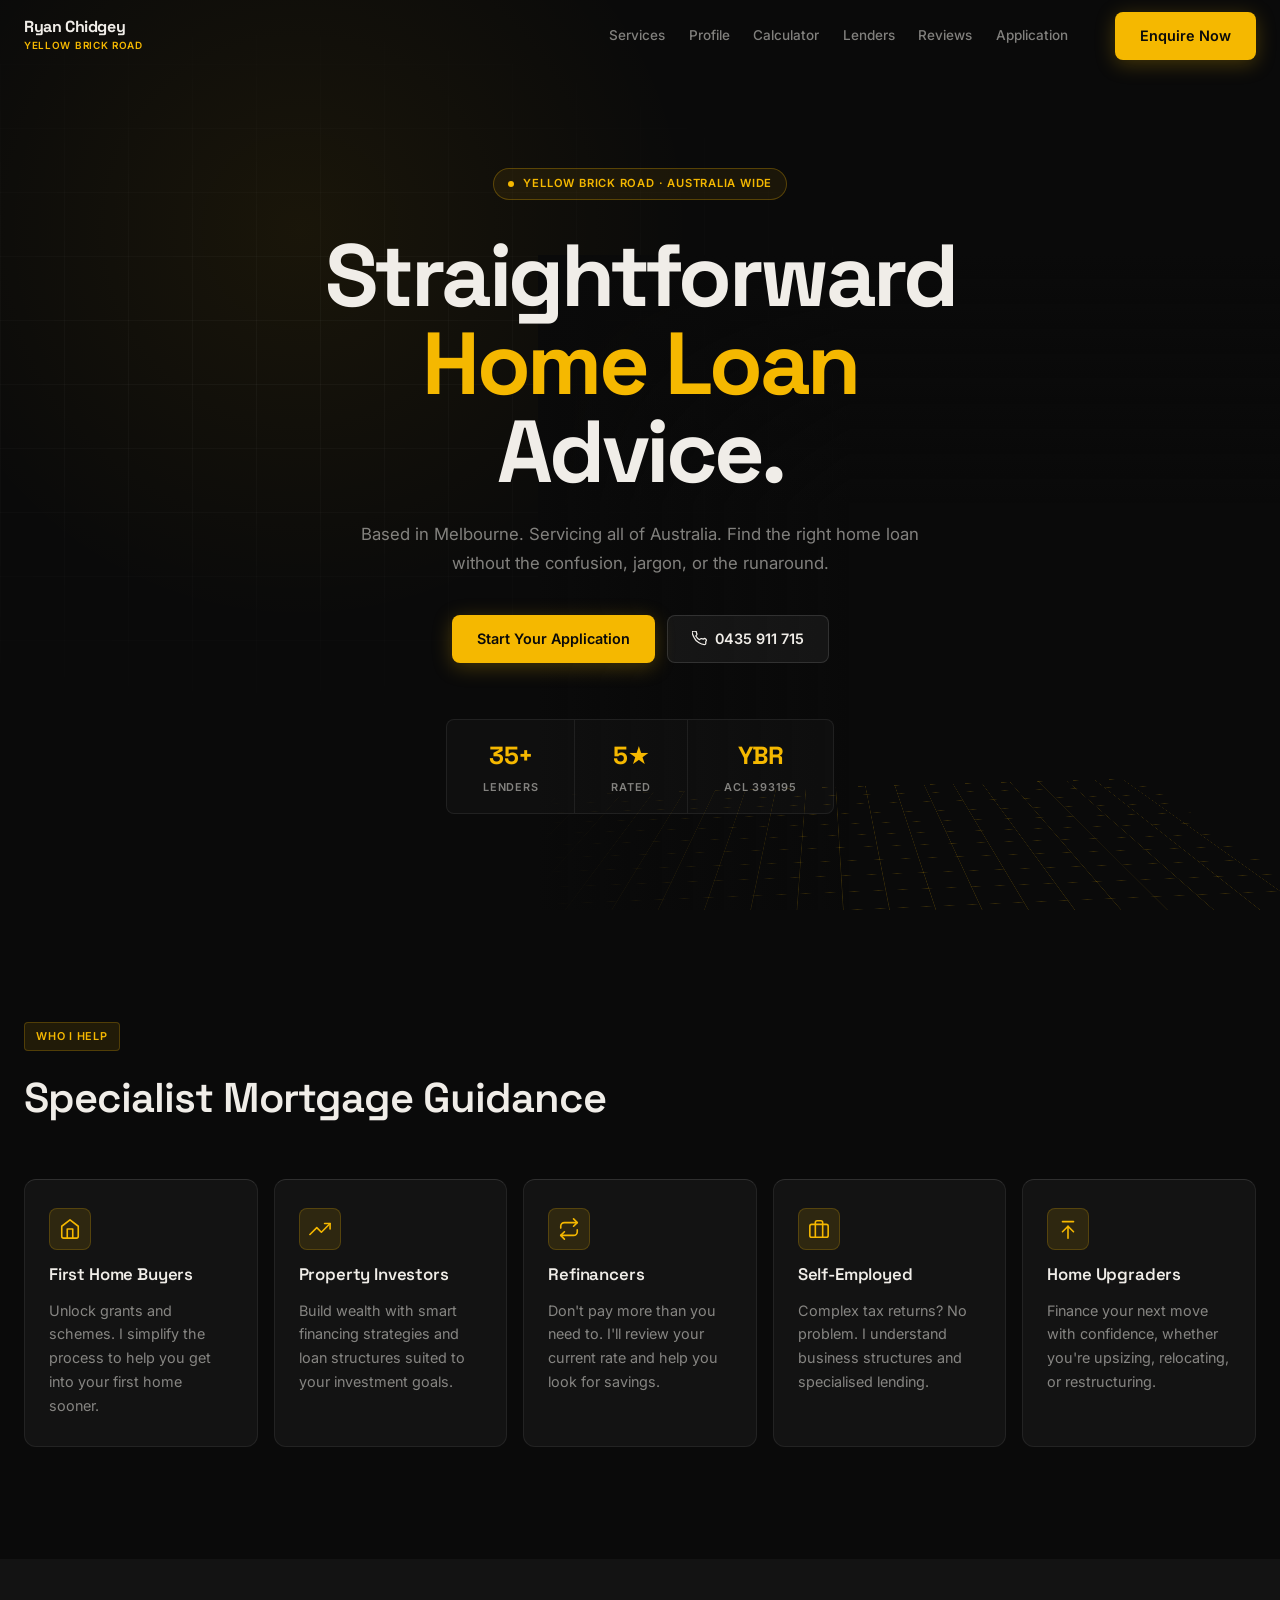
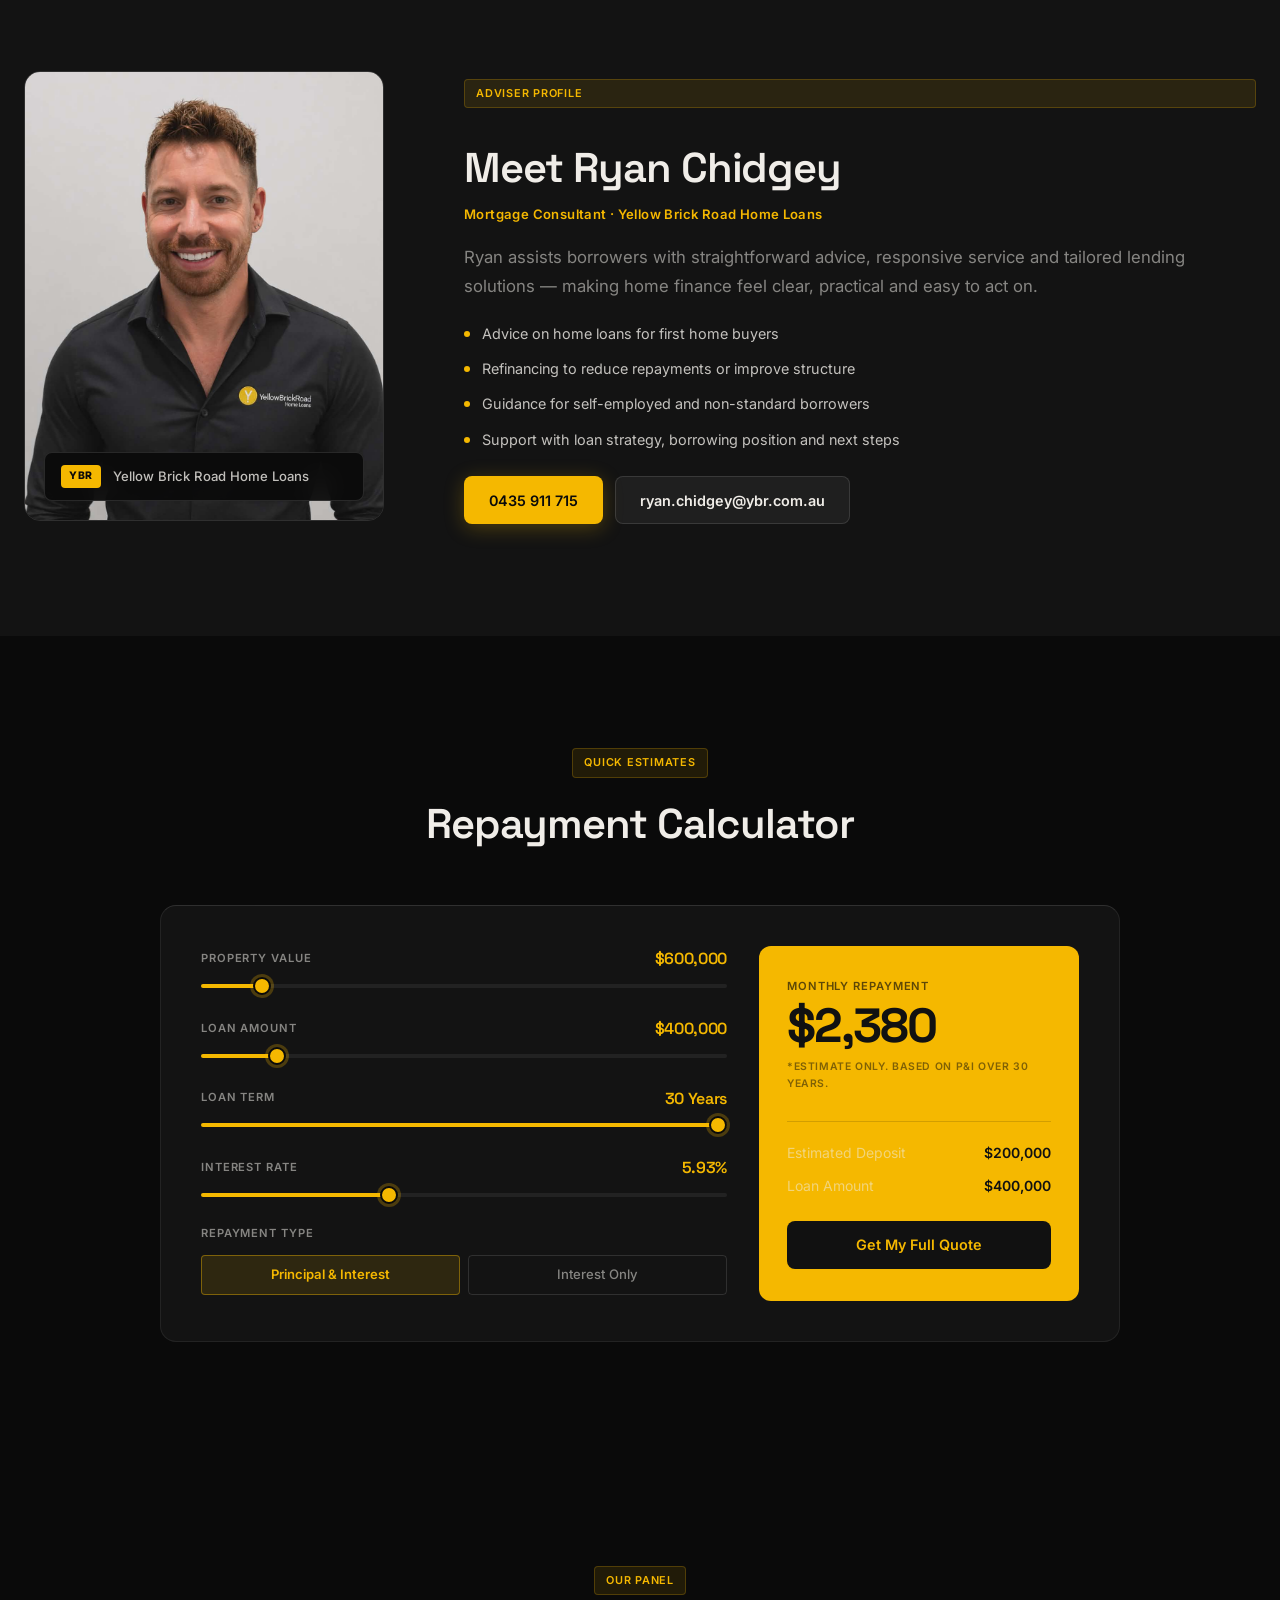
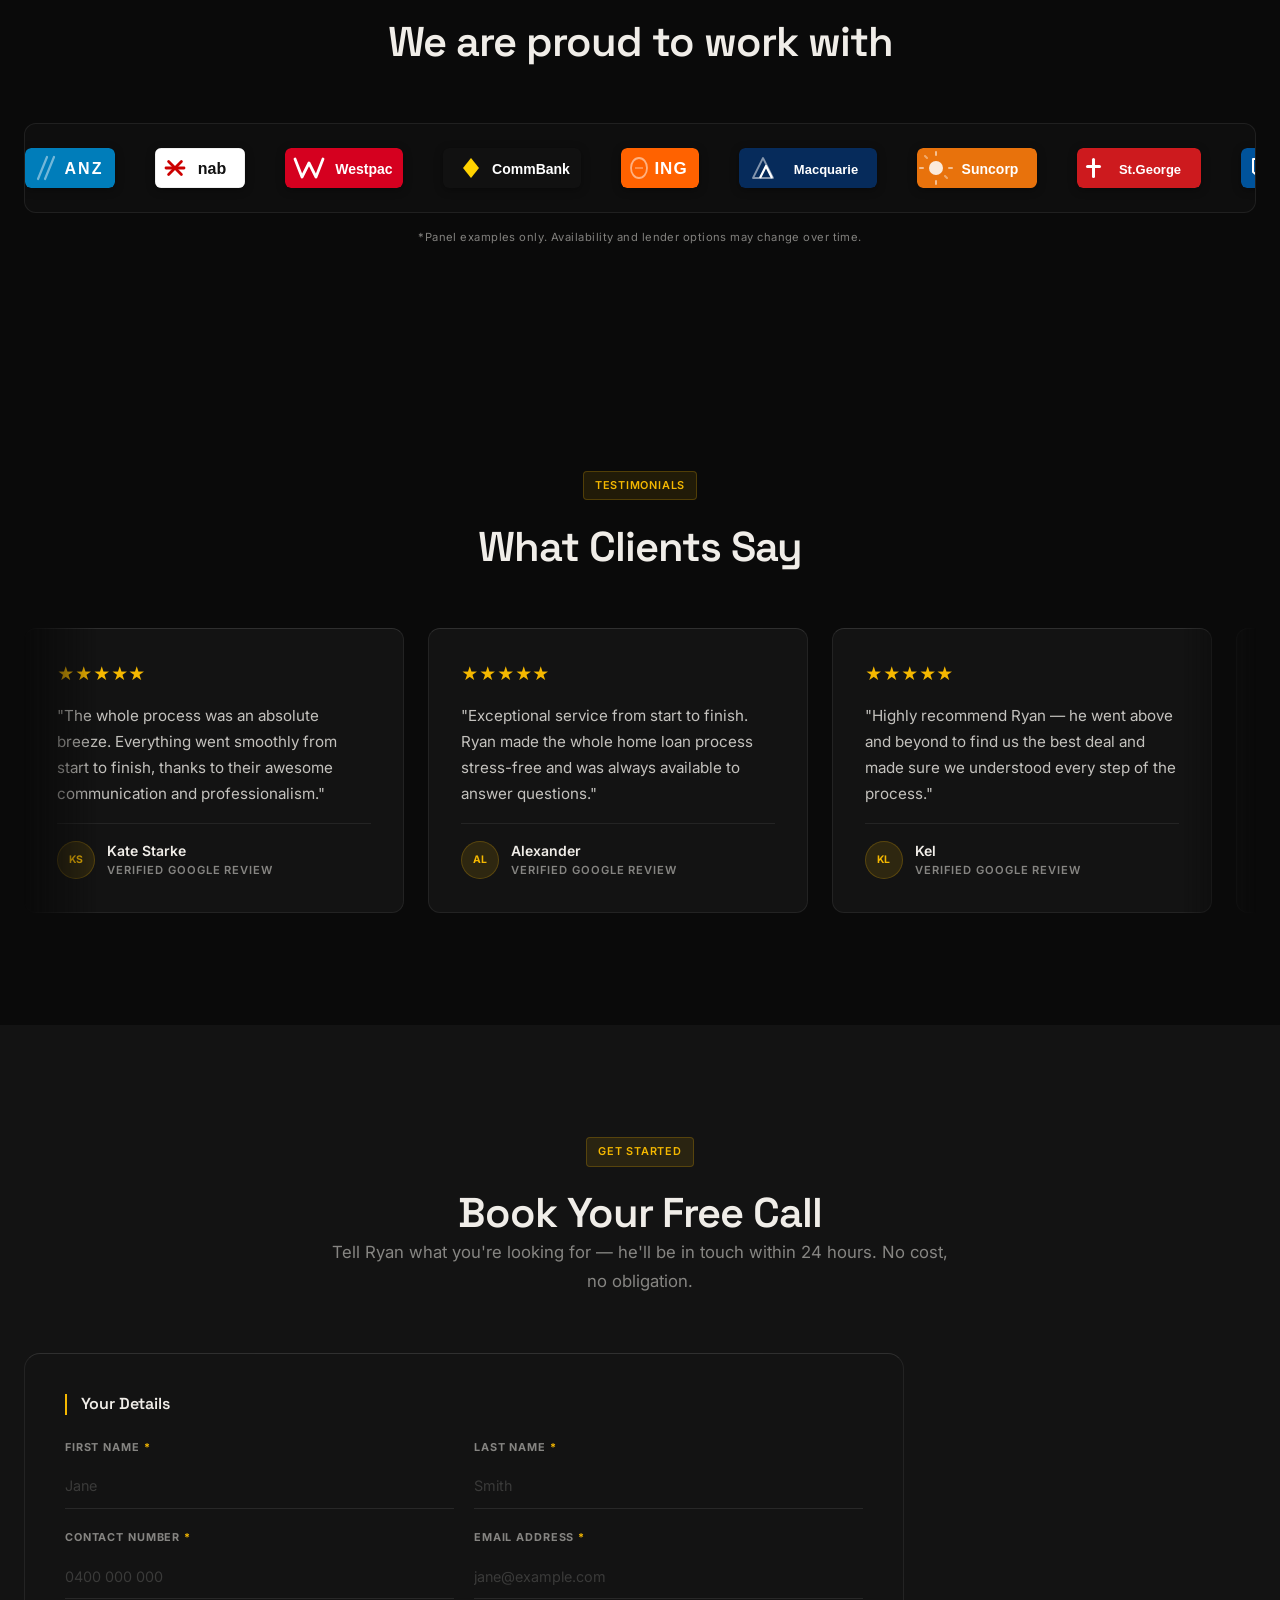
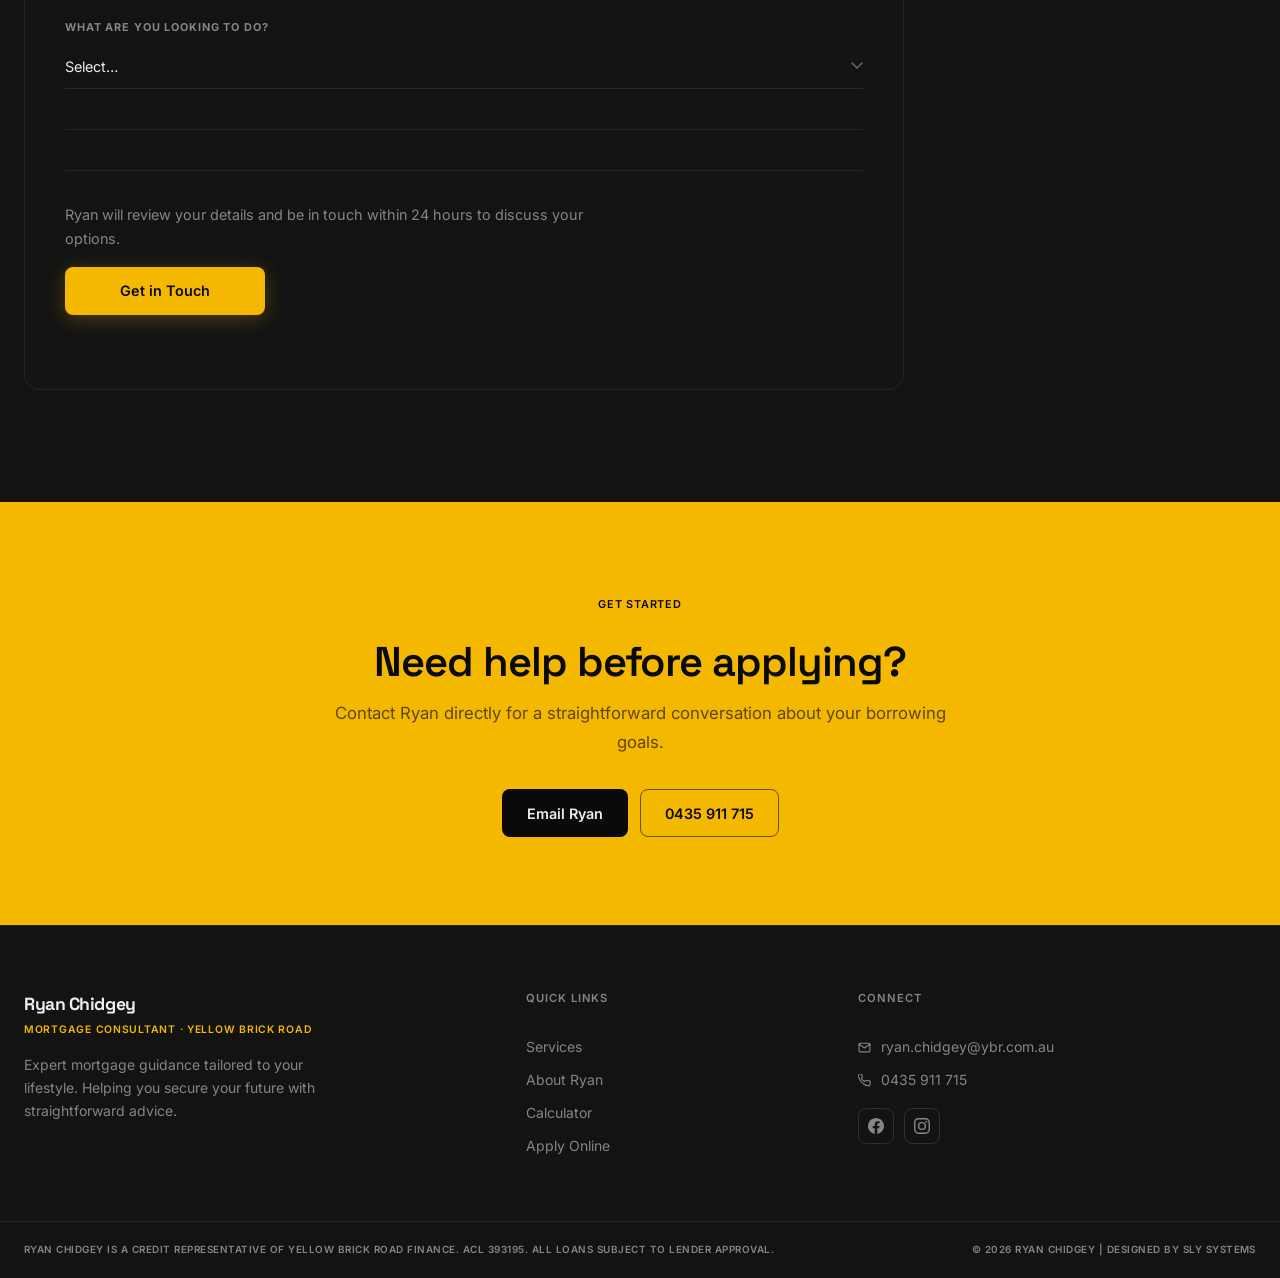
==== index.html @ 253e7294 "Ryan Chidgey mortgage site — initial commit" ====
<!DOCTYPE html>
<html lang="en">
<head>
  <meta charset="UTF-8" />
  <meta name="viewport" content="width=device-width, initial-scale=1.0" />
  <title>Ryan Chidgey | Mortgage Consultant · Yellow Brick Road</title>
  <meta name="description" content="Expert home loan advice in South Morang. Helping Australians find the right home loan without the confusion, jargon, or the runaround." />
  <meta name="theme-color" content="#F5B800" />

  <link rel="preconnect" href="https://fonts.googleapis.com" />
  <link rel="preconnect" href="https://fonts.gstatic.com" crossorigin />
  <link href="https://fonts.googleapis.com/css2?family=Space+Grotesk:wght@300;400;500;600;700&family=Inter:wght@300;400;500;600&display=swap" rel="stylesheet" />
  <link rel="stylesheet" href="style.css" />
</head>
<body>

  <!-- ═══════════════════════ NAV ═══════════════════════ -->
  <header class="site-header" id="siteHeader">
    <nav class="nav-inner container-wide">

      <a href="#top" class="brand">
        <span class="brand-name">Ryan Chidgey</span>
        <span class="brand-sub">Yellow Brick Road</span>
      </a>

      <div class="desktop-nav">
        <a href="#services"     class="nav-link">Services</a>
        <a href="#profile"      class="nav-link">Profile</a>
        <a href="#calculator"   class="nav-link">Calculator</a>
        <a href="#lenders"      class="nav-link">Lenders</a>
        <a href="#reviews"      class="nav-link">Reviews</a>
        <a href="#application"  class="nav-link">Application</a>
      </div>

      <div class="nav-end">
        <a href="#contact" class="btn-cta">Enquire Now</a>
        <button class="menu-toggle" id="menuToggle" aria-label="Toggle menu" aria-expanded="false">
          <span></span><span></span><span></span>
        </button>
      </div>
    </nav>

    <div class="mobile-nav" id="mobileNav">
      <a href="#services">Services</a>
      <a href="#profile">Profile</a>
      <a href="#calculator">Calculator</a>
      <a href="#lenders">Lenders</a>
      <a href="#reviews">Reviews</a>
      <a href="#application">Application</a>
      <a href="#contact" class="mobile-cta">Enquire Now</a>
    </div>
  </header>

  <main>

    <!-- ═══════════════════════ HERO ═══════════════════════ -->
    <section class="hero" id="top">
      <div class="hero-glow" aria-hidden="true"></div>
      <div class="hero-grid-lines" aria-hidden="true"></div>
      <div class="hero-grid-3d" aria-hidden="true"><div class="hg3d-plane"></div></div>

      <div class="container hero-content">
        <div class="hero-badge reveal">
          <span class="badge-dot" aria-hidden="true"></span>
          Yellow Brick Road · Australia Wide
        </div>

        <h1 class="display-xl reveal reveal-d1">
          Straightforward<br/>
          <span class="text-yellow">Home Loan</span><br/>
          Advice.
        </h1>

        <p class="body-lg text-muted hero-sub reveal reveal-d2">
          Based in Melbourne. Servicing all of Australia. Find the right home loan without the confusion, jargon, or the runaround.
        </p>

        <div class="hero-actions reveal reveal-d3">
          <a href="#application" class="btn-primary">Start Your Application</a>
          <a href="tel:0435911715" class="btn-secondary btn-phone">
            <svg width="15" height="15" viewBox="0 0 24 24" fill="none" stroke="currentColor" stroke-width="2" stroke-linecap="round" stroke-linejoin="round" aria-hidden="true"><path d="M22 16.92v3a2 2 0 01-2.18 2 19.79 19.79 0 01-8.63-3.07A19.5 19.5 0 013.07 9.81 19.79 19.79 0 01.02 1.18 2 2 0 012 .02h3a2 2 0 012 1.72c.127.96.361 1.903.7 2.81a2 2 0 01-.45 2.11L6.09 7.91a16 16 0 006 6l1.27-1.27a2 2 0 012.11-.45c.907.339 1.85.573 2.81.7A2 2 0 0122 16.92z"/></svg>
            0435 911 715
          </a>
        </div>

        <div class="hero-stats reveal reveal-d4">
          <div class="hstat">
            <span class="hstat-num">35+</span>
            <span class="hstat-label">Lenders</span>
          </div>
          <div class="hstat-div"></div>
          <div class="hstat">
            <span class="hstat-num">5★</span>
            <span class="hstat-label">Rated</span>
          </div>
          <div class="hstat-div"></div>
          <div class="hstat">
            <span class="hstat-num">YBR</span>
            <span class="hstat-label">ACL 393195</span>
          </div>
        </div>
      </div>
    </section>

    <!-- ═══════════════════════ SERVICES ═══════════════════════ -->
    <section class="section" id="services">
      <div class="container-wide">
        <div class="section-head">
          <span class="label-chip reveal">Who I Help</span>
          <h2 class="headline-lg reveal reveal-d1">Specialist Mortgage Guidance</h2>
        </div>

        <div class="services-grid">

          <div class="service-card reveal" style="--d:0ms">
            <div class="sc-icon" aria-hidden="true">
              <svg width="22" height="22" viewBox="0 0 24 24" fill="none" stroke="currentColor" stroke-width="1.75" stroke-linecap="round" stroke-linejoin="round"><path d="M3 9l9-7 9 7v11a2 2 0 01-2 2H5a2 2 0 01-2-2z"/><polyline points="9 22 9 12 15 12 15 22"/></svg>
            </div>
            <h3 class="headline-sm">First Home Buyers</h3>
            <p class="body-md text-muted">Unlock grants and schemes. I simplify the process to help you get into your first home sooner.</p>
          </div>

          <div class="service-card reveal" style="--d:70ms">
            <div class="sc-icon" aria-hidden="true">
              <svg width="22" height="22" viewBox="0 0 24 24" fill="none" stroke="currentColor" stroke-width="1.75" stroke-linecap="round" stroke-linejoin="round"><polyline points="23 6 13.5 15.5 8.5 10.5 1 18"/><polyline points="17 6 23 6 23 12"/></svg>
            </div>
            <h3 class="headline-sm">Property Investors</h3>
            <p class="body-md text-muted">Build wealth with smart financing strategies and loan structures suited to your investment goals.</p>
          </div>

          <div class="service-card reveal" style="--d:140ms">
            <div class="sc-icon" aria-hidden="true">
              <svg width="22" height="22" viewBox="0 0 24 24" fill="none" stroke="currentColor" stroke-width="1.75" stroke-linecap="round" stroke-linejoin="round"><polyline points="17 1 21 5 17 9"/><path d="M3 11V9a4 4 0 014-4h14"/><polyline points="7 23 3 19 7 15"/><path d="M21 13v2a4 4 0 01-4 4H3"/></svg>
            </div>
            <h3 class="headline-sm">Refinancers</h3>
            <p class="body-md text-muted">Don't pay more than you need to. I'll review your current rate and help you look for savings.</p>
          </div>

          <div class="service-card reveal" style="--d:210ms">
            <div class="sc-icon" aria-hidden="true">
              <svg width="22" height="22" viewBox="0 0 24 24" fill="none" stroke="currentColor" stroke-width="1.75" stroke-linecap="round" stroke-linejoin="round"><rect x="2" y="7" width="20" height="14" rx="2" ry="2"/><path d="M16 21V5a2 2 0 00-2-2h-4a2 2 0 00-2 2v16"/></svg>
            </div>
            <h3 class="headline-sm">Self-Employed</h3>
            <p class="body-md text-muted">Complex tax returns? No problem. I understand business structures and specialised lending.</p>
          </div>

          <div class="service-card reveal" style="--d:280ms">
            <div class="sc-icon" aria-hidden="true">
              <svg width="22" height="22" viewBox="0 0 24 24" fill="none" stroke="currentColor" stroke-width="1.75" stroke-linecap="round" stroke-linejoin="round"><polyline points="18 15 12 9 6 15"/><line x1="12" y1="22" x2="12" y2="9"/><path d="M6 4h12"/></svg>
            </div>
            <h3 class="headline-sm">Home Upgraders</h3>
            <p class="body-md text-muted">Finance your next move with confidence, whether you're upsizing, relocating, or restructuring.</p>
          </div>

        </div>
      </div>
    </section>

    <!-- ═══════════════════════ PROFILE ═══════════════════════ -->
    <section class="section section-surface" id="profile">
      <div class="container-wide profile-grid">

        <div class="profile-image-side reveal">
          <div class="profile-img-wrap">
            <img src="ryan-headshot.png" alt="Ryan Chidgey — Mortgage Consultant" class="profile-img-real" />
            <div class="profile-badge">
              <span class="badge-ybr">YBR</span>
              <span>Yellow Brick Road Home Loans</span>
            </div>
          </div>
        </div>

        <div class="profile-content reveal reveal-d1">
          <span class="label-chip">Adviser Profile</span>
          <h2 class="headline-lg">Meet Ryan Chidgey</h2>
          <p class="label-sub">Mortgage Consultant · Yellow Brick Road Home Loans</p>

          <p class="body-lg text-muted">
            Ryan assists borrowers with straightforward advice, responsive service and tailored
            lending solutions — making home finance feel clear, practical and easy to act on.
          </p>

          <div class="profile-services">
            <div class="ps-item">
              <span class="ps-dot" aria-hidden="true"></span>
              Advice on home loans for first home buyers
            </div>
            <div class="ps-item">
              <span class="ps-dot" aria-hidden="true"></span>
              Refinancing to reduce repayments or improve structure
            </div>
            <div class="ps-item">
              <span class="ps-dot" aria-hidden="true"></span>
              Guidance for self-employed and non-standard borrowers
            </div>
            <div class="ps-item">
              <span class="ps-dot" aria-hidden="true"></span>
              Support with loan strategy, borrowing position and next steps
            </div>
          </div>

          <div class="profile-contact">
            <a href="tel:0435911715" class="btn-primary">0435 911 715</a>
            <a href="mailto:ryan.chidgey@ybr.com.au?subject=Home%20Loan%20Enquiry" class="btn-secondary">ryan.chidgey@ybr.com.au</a>
          </div>
        </div>

      </div>
    </section>

    <!-- ═══════════════════════ CALCULATOR ═══════════════════════ -->
    <section class="section" id="calculator">
      <div class="container-wide">
        <div class="section-head center-head">
          <span class="label-chip reveal">Quick Estimates</span>
          <h2 class="headline-lg reveal reveal-d1">Repayment Calculator</h2>
        </div>

        <div class="calc-shell reveal reveal-d2">

          <div class="calc-inputs">

            <div class="calc-field">
              <div class="calc-field-header">
                <label class="label-mono text-muted" for="propertyValue">Property Value</label>
                <span class="calc-val-display" id="propertyValueDisplay">$600,000</span>
              </div>
              <input type="range" id="propertyValue" min="100000" max="5000000" step="10000" value="600000" />
            </div>

            <div class="calc-field">
              <div class="calc-field-header">
                <label class="label-mono text-muted" for="loanAmount">Loan Amount</label>
                <span class="calc-val-display" id="loanAmountDisplay">$400,000</span>
              </div>
              <input type="range" id="loanAmount" min="5000" max="3000000" step="5000" value="400000" />
            </div>

            <div class="calc-field">
              <div class="calc-field-header">
                <label class="label-mono text-muted" for="loanTerm">Loan Term</label>
                <span class="calc-val-display" id="loanTermDisplay">30 Years</span>
              </div>
              <input type="range" id="loanTerm" min="1" max="30" step="1" value="30" />
            </div>

            <div class="calc-field">
              <div class="calc-field-header">
                <label class="label-mono text-muted" for="interestRate">Interest Rate</label>
                <span class="calc-val-display" id="interestRateDisplay">5.93%</span>
              </div>
              <input type="range" id="interestRate" min="1" max="15" step="0.01" value="5.93" />
            </div>

            <div class="calc-field">
              <label class="label-mono text-muted">Repayment Type</label>
              <div class="repay-toggle">
                <label class="repay-option">
                  <input type="radio" name="repaymentType" value="pi" checked />
                  <span>Principal &amp; Interest</span>
                </label>
                <label class="repay-option">
                  <input type="radio" name="repaymentType" value="io" />
                  <span>Interest Only</span>
                </label>
              </div>
            </div>

          </div>

          <div class="calc-output">
            <div class="calc-result-card">
              <p class="label-mono text-muted">Monthly Repayment</p>
              <div class="calc-amount" id="calcMonthly">$2,333</div>
              <p class="calc-note">*ESTIMATE ONLY. BASED ON P&amp;I OVER 30 YEARS.</p>

              <div class="calc-breakdown">
                <div class="cb-row">
                  <span class="text-muted">Estimated Deposit</span>
                  <span id="calcDeposit">$200,000</span>
                </div>
                <div class="cb-row">
                  <span class="text-muted">Loan Amount</span>
                  <span id="calcLoanDisplay">$400,000</span>
                </div>
              </div>

              <a href="#application" class="btn-primary btn-full">Get My Full Quote</a>
            </div>
          </div>

        </div>
      </div>
    </section>

    <!-- ═══════════════════════ LENDERS ═══════════════════════ -->
    <section class="section" id="lenders">
      <div class="container-wide">
        <div class="section-head center-head">
          <span class="label-chip reveal">Our Panel</span>
          <h2 class="headline-lg reveal reveal-d1">We are proud to work with</h2>
        </div>

        <div class="lenders-wrap reveal reveal-d2" aria-label="Lender panel">
          <div class="lenders-track">

            <!-- ANZ -->
            <div class="lender-logo"><svg xmlns="http://www.w3.org/2000/svg" viewBox="0 0 90 40" height="40" aria-label="ANZ"><rect width="90" height="40" rx="6" fill="#007DBA"/><line x1="13" y1="31" x2="22" y2="9" stroke="white" stroke-width="2.2" stroke-linecap="round" opacity="0.45"/><line x1="20" y1="31" x2="29" y2="9" stroke="white" stroke-width="2.2" stroke-linecap="round" opacity="0.45"/><text x="59" y="26" font-family="Arial,sans-serif" font-size="16" font-weight="800" fill="white" text-anchor="middle" letter-spacing="2">ANZ</text></svg></div>

            <!-- NAB -->
            <div class="lender-logo"><svg xmlns="http://www.w3.org/2000/svg" viewBox="0 0 90 40" height="40" aria-label="NAB"><rect width="90" height="40" rx="6" fill="white" stroke="#E0E0E0"/><g transform="translate(20,20)"><line x1="-9" y1="0" x2="9" y2="0" stroke="#CC0000" stroke-width="2.8" stroke-linecap="round"/><line x1="-6.4" y1="-6.4" x2="6.4" y2="6.4" stroke="#CC0000" stroke-width="2.8" stroke-linecap="round"/><line x1="-6.4" y1="6.4" x2="6.4" y2="-6.4" stroke="#CC0000" stroke-width="2.8" stroke-linecap="round"/></g><text x="57" y="26" font-family="Arial,sans-serif" font-size="16" font-weight="800" fill="#111" text-anchor="middle">nab</text></svg></div>

            <!-- Westpac -->
            <div class="lender-logo"><svg xmlns="http://www.w3.org/2000/svg" viewBox="0 0 118 40" height="40" aria-label="Westpac"><rect width="118" height="40" rx="6" fill="#D5001F"/><polyline points="10,11 17,29 24,15 31,29 38,11" fill="none" stroke="white" stroke-width="2.8" stroke-linejoin="round" stroke-linecap="round"/><text x="79" y="26" font-family="Arial,sans-serif" font-size="14" font-weight="700" fill="white" text-anchor="middle">Westpac</text></svg></div>

            <!-- CommBank -->
            <div class="lender-logo"><svg xmlns="http://www.w3.org/2000/svg" viewBox="0 0 138 40" height="40" aria-label="CommBank"><rect width="138" height="40" rx="6" fill="#111"/><path d="M20 20 L28 10 L36 20 L28 30 Z" fill="#FFD200"/><text x="88" y="26" font-family="Arial,sans-serif" font-size="14" font-weight="700" fill="white" text-anchor="middle">CommBank</text></svg></div>

            <!-- ING -->
            <div class="lender-logo"><svg xmlns="http://www.w3.org/2000/svg" viewBox="0 0 78 40" height="40" aria-label="ING"><rect width="78" height="40" rx="6" fill="#FF6200"/><ellipse cx="18" cy="20" rx="8" ry="10" fill="none" stroke="white" stroke-width="1.8" opacity="0.5"/><line x1="14" y1="20" x2="22" y2="20" stroke="white" stroke-width="1.5" opacity="0.4"/><text x="50" y="26" font-family="Arial,sans-serif" font-size="17" font-weight="800" fill="white" text-anchor="middle" letter-spacing="1">ING</text></svg></div>

            <!-- Macquarie -->
            <div class="lender-logo"><svg xmlns="http://www.w3.org/2000/svg" viewBox="0 0 138 40" height="40" aria-label="Macquarie"><rect width="138" height="40" rx="6" fill="#062B5B"/><path d="M14 30 L24 10 L34 30 Z" fill="none" stroke="white" stroke-width="1.8" stroke-linejoin="round" opacity="0.5"/><path d="M21 30 L27 18 L33 30" fill="none" stroke="white" stroke-width="2.2" stroke-linejoin="round"/><text x="87" y="26" font-family="Arial,sans-serif" font-size="13" font-weight="700" fill="white" text-anchor="middle">Macquarie</text></svg></div>

            <!-- Suncorp -->
            <div class="lender-logo"><svg xmlns="http://www.w3.org/2000/svg" viewBox="0 0 120 40" height="40" aria-label="Suncorp"><rect width="120" height="40" rx="6" fill="#E8720C"/><circle cx="19" cy="20" r="7" fill="white" opacity="0.85"/><line x1="19" y1="4" x2="19" y2="7" stroke="white" stroke-width="2" stroke-linecap="round" opacity="0.55"/><line x1="19" y1="33" x2="19" y2="36" stroke="white" stroke-width="2" stroke-linecap="round" opacity="0.55"/><line x1="3" y1="20" x2="6" y2="20" stroke="white" stroke-width="2" stroke-linecap="round" opacity="0.55"/><line x1="32" y1="20" x2="35" y2="20" stroke="white" stroke-width="2" stroke-linecap="round" opacity="0.55"/><line x1="8" y1="8" x2="10" y2="10" stroke="white" stroke-width="2" stroke-linecap="round" opacity="0.4"/><line x1="28" y1="28" x2="30" y2="30" stroke="white" stroke-width="2" stroke-linecap="round" opacity="0.4"/><text x="73" y="26" font-family="Arial,sans-serif" font-size="14" font-weight="700" fill="white" text-anchor="middle">Suncorp</text></svg></div>

            <!-- St.George -->
            <div class="lender-logo"><svg xmlns="http://www.w3.org/2000/svg" viewBox="0 0 124 40" height="40" aria-label="St.George"><rect width="124" height="40" rx="6" fill="#CD1A1E"/><rect x="15" y="10" width="3" height="20" rx="1.5" fill="white"/><rect x="9" y="17" width="15" height="3" rx="1.5" fill="white"/><text x="73" y="26" font-family="Arial,sans-serif" font-size="13" font-weight="700" fill="white" text-anchor="middle">St.George</text></svg></div>

            <!-- Liberty -->
            <div class="lender-logo"><svg xmlns="http://www.w3.org/2000/svg" viewBox="0 0 105 40" height="40" aria-label="Liberty Financial"><rect width="105" height="40" rx="6" fill="#00539B"/><path d="M18 11 L24 11 L24 24 Q18 29 18 29 Q12 24 12 24 L12 11 Z" fill="none" stroke="white" stroke-width="2" stroke-linejoin="round"/><text x="64" y="26" font-family="Arial,sans-serif" font-size="14" font-weight="700" fill="white" text-anchor="middle">Liberty</text></svg></div>

            <!-- La Trobe Financial -->
            <div class="lender-logo"><svg xmlns="http://www.w3.org/2000/svg" viewBox="0 0 155 40" height="40" aria-label="La Trobe Financial"><rect width="155" height="40" rx="6" fill="#5C2D82"/><text x="17" y="28" font-family="Arial Black,sans-serif" font-size="22" font-weight="900" fill="white" opacity="0.35">L</text><text x="85" y="26" font-family="Arial,sans-serif" font-size="12.5" font-weight="700" fill="white" text-anchor="middle">La Trobe Financial</text></svg></div>

            <!-- Pepper Money -->
            <div class="lender-logo"><svg xmlns="http://www.w3.org/2000/svg" viewBox="0 0 128 40" height="40" aria-label="Pepper Money"><rect width="128" height="40" rx="6" fill="white" stroke="#E0E0E0"/><text x="17" y="29" font-family="Arial Black,sans-serif" font-size="24" font-weight="900" fill="#00A14B">P</text><text x="73" y="26" font-family="Arial,sans-serif" font-size="13" font-weight="700" fill="#00A14B" text-anchor="middle">Pepper Money</text></svg></div>

            <!-- Bank of Sydney -->
            <div class="lender-logo"><svg xmlns="http://www.w3.org/2000/svg" viewBox="0 0 138 40" height="40" aria-label="Bank of Sydney"><rect width="138" height="40" rx="6" fill="#001D6C"/><rect x="11" y="11" width="22" height="18" rx="2" fill="none" stroke="white" stroke-width="1.8" opacity="0.45"/><line x1="11" y1="20" x2="33" y2="20" stroke="white" stroke-width="1.5" opacity="0.35"/><text x="87" y="26" font-family="Arial,sans-serif" font-size="12.5" font-weight="700" fill="white" text-anchor="middle">Bank of Sydney</text></svg></div>

            <!-- Brighten -->
            <div class="lender-logo"><svg xmlns="http://www.w3.org/2000/svg" viewBox="0 0 108 40" height="40" aria-label="Brighten"><rect width="108" height="40" rx="6" fill="#0080C6"/><path d="M20 13 L22 18 L28 20 L22 22 L20 27 L18 22 L12 20 L18 18 Z" fill="white" opacity="0.8"/><text x="66" y="26" font-family="Arial,sans-serif" font-size="14" font-weight="700" fill="white" text-anchor="middle">Brighten</text></svg></div>

            <!-- Banjo -->
            <div class="lender-logo"><svg xmlns="http://www.w3.org/2000/svg" viewBox="0 0 90 40" height="40" aria-label="Banjo"><rect width="90" height="40" rx="6" fill="#1D5FAF"/><circle cx="19" cy="22" r="8" fill="none" stroke="white" stroke-width="2" opacity="0.5"/><circle cx="19" cy="22" r="3" fill="white" opacity="0.7"/><line x1="25" y1="16" x2="19" y2="11" stroke="white" stroke-width="2" stroke-linecap="round" opacity="0.7"/><text x="57" y="26" font-family="Arial,sans-serif" font-size="15" font-weight="700" fill="white" text-anchor="middle">Banjo</text></svg></div>

            <!-- RedZed -->
            <div class="lender-logo"><svg xmlns="http://www.w3.org/2000/svg" viewBox="0 0 98 40" height="40" aria-label="RedZed"><rect width="98" height="40" rx="6" fill="#E02020"/><polyline points="11,11 23,11 11,29 23,29" fill="none" stroke="white" stroke-width="2.5" stroke-linecap="round" stroke-linejoin="round"/><text x="63" y="26" font-family="Arial,sans-serif" font-size="14" font-weight="700" fill="white" text-anchor="middle">RedZed</text></svg></div>

            <!-- Thinktank -->
            <div class="lender-logo"><svg xmlns="http://www.w3.org/2000/svg" viewBox="0 0 120 40" height="40" aria-label="Thinktank"><rect width="120" height="40" rx="6" fill="#1D3461"/><path d="M19 28 Q11 28 11 20 Q11 12 19 12 Q27 12 27 20 Q27 25 23 27 L23 31" fill="none" stroke="white" stroke-width="2" stroke-linecap="round" stroke-linejoin="round" opacity="0.7"/><circle cx="23" cy="33" r="1.5" fill="white" opacity="0.6"/><text x="72" y="26" font-family="Arial,sans-serif" font-size="13" font-weight="700" fill="white" text-anchor="middle">Thinktank</text></svg></div>

            <!-- Better Choice -->
            <div class="lender-logo"><svg xmlns="http://www.w3.org/2000/svg" viewBox="0 0 138 40" height="40" aria-label="Better Choice"><rect width="138" height="40" rx="6" fill="#2D6A4F"/><polyline points="10,20 16,26 28,13" fill="none" stroke="white" stroke-width="2.8" stroke-linecap="round" stroke-linejoin="round"/><text x="85" y="26" font-family="Arial,sans-serif" font-size="13" font-weight="700" fill="white" text-anchor="middle">Better Choice</text></svg></div>

            <!-- duplicate set for seamless loop -->

            <div class="lender-logo"><svg xmlns="http://www.w3.org/2000/svg" viewBox="0 0 90 40" height="40" aria-label="ANZ"><rect width="90" height="40" rx="6" fill="#007DBA"/><line x1="13" y1="31" x2="22" y2="9" stroke="white" stroke-width="2.2" stroke-linecap="round" opacity="0.45"/><line x1="20" y1="31" x2="29" y2="9" stroke="white" stroke-width="2.2" stroke-linecap="round" opacity="0.45"/><text x="59" y="26" font-family="Arial,sans-serif" font-size="16" font-weight="800" fill="white" text-anchor="middle" letter-spacing="2">ANZ</text></svg></div>
            <div class="lender-logo"><svg xmlns="http://www.w3.org/2000/svg" viewBox="0 0 90 40" height="40" aria-label="NAB"><rect width="90" height="40" rx="6" fill="white" stroke="#E0E0E0"/><g transform="translate(20,20)"><line x1="-9" y1="0" x2="9" y2="0" stroke="#CC0000" stroke-width="2.8" stroke-linecap="round"/><line x1="-6.4" y1="-6.4" x2="6.4" y2="6.4" stroke="#CC0000" stroke-width="2.8" stroke-linecap="round"/><line x1="-6.4" y1="6.4" x2="6.4" y2="-6.4" stroke="#CC0000" stroke-width="2.8" stroke-linecap="round"/></g><text x="57" y="26" font-family="Arial,sans-serif" font-size="16" font-weight="800" fill="#111" text-anchor="middle">nab</text></svg></div>
            <div class="lender-logo"><svg xmlns="http://www.w3.org/2000/svg" viewBox="0 0 118 40" height="40" aria-label="Westpac"><rect width="118" height="40" rx="6" fill="#D5001F"/><polyline points="10,11 17,29 24,15 31,29 38,11" fill="none" stroke="white" stroke-width="2.8" stroke-linejoin="round" stroke-linecap="round"/><text x="79" y="26" font-family="Arial,sans-serif" font-size="14" font-weight="700" fill="white" text-anchor="middle">Westpac</text></svg></div>
            <div class="lender-logo"><svg xmlns="http://www.w3.org/2000/svg" viewBox="0 0 138 40" height="40" aria-label="CommBank"><rect width="138" height="40" rx="6" fill="#111"/><path d="M20 20 L28 10 L36 20 L28 30 Z" fill="#FFD200"/><text x="88" y="26" font-family="Arial,sans-serif" font-size="14" font-weight="700" fill="white" text-anchor="middle">CommBank</text></svg></div>
            <div class="lender-logo"><svg xmlns="http://www.w3.org/2000/svg" viewBox="0 0 78 40" height="40" aria-label="ING"><rect width="78" height="40" rx="6" fill="#FF6200"/><ellipse cx="18" cy="20" rx="8" ry="10" fill="none" stroke="white" stroke-width="1.8" opacity="0.5"/><line x1="14" y1="20" x2="22" y2="20" stroke="white" stroke-width="1.5" opacity="0.4"/><text x="50" y="26" font-family="Arial,sans-serif" font-size="17" font-weight="800" fill="white" text-anchor="middle" letter-spacing="1">ING</text></svg></div>
            <div class="lender-logo"><svg xmlns="http://www.w3.org/2000/svg" viewBox="0 0 138 40" height="40" aria-label="Macquarie"><rect width="138" height="40" rx="6" fill="#062B5B"/><path d="M14 30 L24 10 L34 30 Z" fill="none" stroke="white" stroke-width="1.8" stroke-linejoin="round" opacity="0.5"/><path d="M21 30 L27 18 L33 30" fill="none" stroke="white" stroke-width="2.2" stroke-linejoin="round"/><text x="87" y="26" font-family="Arial,sans-serif" font-size="13" font-weight="700" fill="white" text-anchor="middle">Macquarie</text></svg></div>
            <div class="lender-logo"><svg xmlns="http://www.w3.org/2000/svg" viewBox="0 0 120 40" height="40" aria-label="Suncorp"><rect width="120" height="40" rx="6" fill="#E8720C"/><circle cx="19" cy="20" r="7" fill="white" opacity="0.85"/><line x1="19" y1="4" x2="19" y2="7" stroke="white" stroke-width="2" stroke-linecap="round" opacity="0.55"/><line x1="19" y1="33" x2="19" y2="36" stroke="white" stroke-width="2" stroke-linecap="round" opacity="0.55"/><line x1="3" y1="20" x2="6" y2="20" stroke="white" stroke-width="2" stroke-linecap="round" opacity="0.55"/><line x1="32" y1="20" x2="35" y2="20" stroke="white" stroke-width="2" stroke-linecap="round" opacity="0.55"/><line x1="8" y1="8" x2="10" y2="10" stroke="white" stroke-width="2" stroke-linecap="round" opacity="0.4"/><line x1="28" y1="28" x2="30" y2="30" stroke="white" stroke-width="2" stroke-linecap="round" opacity="0.4"/><text x="73" y="26" font-family="Arial,sans-serif" font-size="14" font-weight="700" fill="white" text-anchor="middle">Suncorp</text></svg></div>
            <div class="lender-logo"><svg xmlns="http://www.w3.org/2000/svg" viewBox="0 0 124 40" height="40" aria-label="St.George"><rect width="124" height="40" rx="6" fill="#CD1A1E"/><rect x="15" y="10" width="3" height="20" rx="1.5" fill="white"/><rect x="9" y="17" width="15" height="3" rx="1.5" fill="white"/><text x="73" y="26" font-family="Arial,sans-serif" font-size="13" font-weight="700" fill="white" text-anchor="middle">St.George</text></svg></div>
            <div class="lender-logo"><svg xmlns="http://www.w3.org/2000/svg" viewBox="0 0 105 40" height="40" aria-label="Liberty Financial"><rect width="105" height="40" rx="6" fill="#00539B"/><path d="M18 11 L24 11 L24 24 Q18 29 18 29 Q12 24 12 24 L12 11 Z" fill="none" stroke="white" stroke-width="2" stroke-linejoin="round"/><text x="64" y="26" font-family="Arial,sans-serif" font-size="14" font-weight="700" fill="white" text-anchor="middle">Liberty</text></svg></div>
            <div class="lender-logo"><svg xmlns="http://www.w3.org/2000/svg" viewBox="0 0 155 40" height="40" aria-label="La Trobe Financial"><rect width="155" height="40" rx="6" fill="#5C2D82"/><text x="17" y="28" font-family="Arial Black,sans-serif" font-size="22" font-weight="900" fill="white" opacity="0.35">L</text><text x="85" y="26" font-family="Arial,sans-serif" font-size="12.5" font-weight="700" fill="white" text-anchor="middle">La Trobe Financial</text></svg></div>
            <div class="lender-logo"><svg xmlns="http://www.w3.org/2000/svg" viewBox="0 0 128 40" height="40" aria-label="Pepper Money"><rect width="128" height="40" rx="6" fill="white" stroke="#E0E0E0"/><text x="17" y="29" font-family="Arial Black,sans-serif" font-size="24" font-weight="900" fill="#00A14B">P</text><text x="73" y="26" font-family="Arial,sans-serif" font-size="13" font-weight="700" fill="#00A14B" text-anchor="middle">Pepper Money</text></svg></div>
            <div class="lender-logo"><svg xmlns="http://www.w3.org/2000/svg" viewBox="0 0 138 40" height="40" aria-label="Bank of Sydney"><rect width="138" height="40" rx="6" fill="#001D6C"/><rect x="11" y="11" width="22" height="18" rx="2" fill="none" stroke="white" stroke-width="1.8" opacity="0.45"/><line x1="11" y1="20" x2="33" y2="20" stroke="white" stroke-width="1.5" opacity="0.35"/><text x="87" y="26" font-family="Arial,sans-serif" font-size="12.5" font-weight="700" fill="white" text-anchor="middle">Bank of Sydney</text></svg></div>
            <div class="lender-logo"><svg xmlns="http://www.w3.org/2000/svg" viewBox="0 0 108 40" height="40" aria-label="Brighten"><rect width="108" height="40" rx="6" fill="#0080C6"/><path d="M20 13 L22 18 L28 20 L22 22 L20 27 L18 22 L12 20 L18 18 Z" fill="white" opacity="0.8"/><text x="66" y="26" font-family="Arial,sans-serif" font-size="14" font-weight="700" fill="white" text-anchor="middle">Brighten</text></svg></div>
            <div class="lender-logo"><svg xmlns="http://www.w3.org/2000/svg" viewBox="0 0 90 40" height="40" aria-label="Banjo"><rect width="90" height="40" rx="6" fill="#1D5FAF"/><circle cx="19" cy="22" r="8" fill="none" stroke="white" stroke-width="2" opacity="0.5"/><circle cx="19" cy="22" r="3" fill="white" opacity="0.7"/><line x1="25" y1="16" x2="19" y2="11" stroke="white" stroke-width="2" stroke-linecap="round" opacity="0.7"/><text x="57" y="26" font-family="Arial,sans-serif" font-size="15" font-weight="700" fill="white" text-anchor="middle">Banjo</text></svg></div>
            <div class="lender-logo"><svg xmlns="http://www.w3.org/2000/svg" viewBox="0 0 98 40" height="40" aria-label="RedZed"><rect width="98" height="40" rx="6" fill="#E02020"/><polyline points="11,11 23,11 11,29 23,29" fill="none" stroke="white" stroke-width="2.5" stroke-linecap="round" stroke-linejoin="round"/><text x="63" y="26" font-family="Arial,sans-serif" font-size="14" font-weight="700" fill="white" text-anchor="middle">RedZed</text></svg></div>
            <div class="lender-logo"><svg xmlns="http://www.w3.org/2000/svg" viewBox="0 0 120 40" height="40" aria-label="Thinktank"><rect width="120" height="40" rx="6" fill="#1D3461"/><path d="M19 28 Q11 28 11 20 Q11 12 19 12 Q27 12 27 20 Q27 25 23 27 L23 31" fill="none" stroke="white" stroke-width="2" stroke-linecap="round" stroke-linejoin="round" opacity="0.7"/><circle cx="23" cy="33" r="1.5" fill="white" opacity="0.6"/><text x="72" y="26" font-family="Arial,sans-serif" font-size="13" font-weight="700" fill="white" text-anchor="middle">Thinktank</text></svg></div>
            <div class="lender-logo"><svg xmlns="http://www.w3.org/2000/svg" viewBox="0 0 138 40" height="40" aria-label="Better Choice"><rect width="138" height="40" rx="6" fill="#2D6A4F"/><polyline points="10,20 16,26 28,13" fill="none" stroke="white" stroke-width="2.8" stroke-linecap="round" stroke-linejoin="round"/><text x="85" y="26" font-family="Arial,sans-serif" font-size="13" font-weight="700" fill="white" text-anchor="middle">Better Choice</text></svg></div>

          </div>
        </div>

        <p class="lenders-note text-muted reveal">*Panel examples only. Availability and lender options may change over time.</p>
      </div>
    </section>

    <!-- ═══════════════════════ REVIEWS ═══════════════════════ -->
    <section class="section" id="reviews">
      <div class="container-wide">
        <div class="section-head center-head">
          <span class="label-chip reveal">Testimonials</span>
          <h2 class="headline-lg reveal reveal-d1">What Clients Say</h2>
        </div>

        <div class="reviews-carousel-wrap reveal reveal-d2">
          <div class="reviews-track">

            <div class="review-card">
              <div class="review-stars" aria-label="5 out of 5 stars">★★★★★</div>
              <p class="review-quote">"The whole process was an absolute breeze. Everything went smoothly from start to finish, thanks to their awesome communication and professionalism."</p>
              <div class="review-author">
                <div class="review-avatar" aria-hidden="true">KS</div>
                <div>
                  <p class="review-name">Kate Starke</p>
                  <p class="label-mono text-muted">Verified Google Review</p>
                </div>
              </div>
            </div>

            <div class="review-card">
              <div class="review-stars" aria-label="5 out of 5 stars">★★★★★</div>
              <p class="review-quote">"Exceptional service from start to finish. Ryan made the whole home loan process stress-free and was always available to answer questions."</p>
              <div class="review-author">
                <div class="review-avatar" aria-hidden="true">AL</div>
                <div>
                  <p class="review-name">Alexander</p>
                  <p class="label-mono text-muted">Verified Google Review</p>
                </div>
              </div>
            </div>

            <div class="review-card">
              <div class="review-stars" aria-label="5 out of 5 stars">★★★★★</div>
              <p class="review-quote">"Highly recommend Ryan — he went above and beyond to find us the best deal and made sure we understood every step of the process."</p>
              <div class="review-author">
                <div class="review-avatar" aria-hidden="true">KL</div>
                <div>
                  <p class="review-name">Kel</p>
                  <p class="label-mono text-muted">Verified Google Review</p>
                </div>
              </div>
            </div>

            <div class="review-card">
              <div class="review-stars" aria-label="5 out of 5 stars">★★★★★</div>
              <p class="review-quote">"Ryan was fantastic from the very first call. Clear communication, great rates, and he genuinely cares about getting the best outcome for his clients."</p>
              <div class="review-author">
                <div class="review-avatar" aria-hidden="true">CA</div>
                <div>
                  <p class="review-name">Callum</p>
                  <p class="label-mono text-muted">Verified Google Review</p>
                </div>
              </div>
            </div>

            <div class="review-card">
              <div class="review-stars" aria-label="5 out of 5 stars">★★★★★</div>
              <p class="review-quote">"Could not recommend Ryan more highly. Professional, knowledgeable, and went out of his way to make sure everything was taken care of."</p>
              <div class="review-author">
                <div class="review-avatar" aria-hidden="true">DN</div>
                <div>
                  <p class="review-name">Dean</p>
                  <p class="label-mono text-muted">Verified Google Review</p>
                </div>
              </div>
            </div>

            <!-- duplicate set for seamless loop -->
            <div class="review-card">
              <div class="review-stars" aria-label="5 out of 5 stars">★★★★★</div>
              <p class="review-quote">"The whole process was an absolute breeze. Everything went smoothly from start to finish, thanks to their awesome communication and professionalism."</p>
              <div class="review-author">
                <div class="review-avatar" aria-hidden="true">KS</div>
                <div>
                  <p class="review-name">Kate Starke</p>
                  <p class="label-mono text-muted">Verified Google Review</p>
                </div>
              </div>
            </div>

            <div class="review-card">
              <div class="review-stars" aria-label="5 out of 5 stars">★★★★★</div>
              <p class="review-quote">"Exceptional service from start to finish. Ryan made the whole home loan process stress-free and was always available to answer questions."</p>
              <div class="review-author">
                <div class="review-avatar" aria-hidden="true">AL</div>
                <div>
                  <p class="review-name">Alexander</p>
                  <p class="label-mono text-muted">Verified Google Review</p>
                </div>
              </div>
            </div>

            <div class="review-card">
              <div class="review-stars" aria-label="5 out of 5 stars">★★★★★</div>
              <p class="review-quote">"Highly recommend Ryan — he went above and beyond to find us the best deal and made sure we understood every step of the process."</p>
              <div class="review-author">
                <div class="review-avatar" aria-hidden="true">KL</div>
                <div>
                  <p class="review-name">Kel</p>
                  <p class="label-mono text-muted">Verified Google Review</p>
                </div>
              </div>
            </div>

            <div class="review-card">
              <div class="review-stars" aria-label="5 out of 5 stars">★★★★★</div>
              <p class="review-quote">"Ryan was fantastic from the very first call. Clear communication, great rates, and he genuinely cares about getting the best outcome for his clients."</p>
              <div class="review-author">
                <div class="review-avatar" aria-hidden="true">CA</div>
                <div>
                  <p class="review-name">Callum</p>
                  <p class="label-mono text-muted">Verified Google Review</p>
                </div>
              </div>
            </div>

            <div class="review-card">
              <div class="review-stars" aria-label="5 out of 5 stars">★★★★★</div>
              <p class="review-quote">"Could not recommend Ryan more highly. Professional, knowledgeable, and went out of his way to make sure everything was taken care of."</p>
              <div class="review-author">
                <div class="review-avatar" aria-hidden="true">DN</div>
                <div>
                  <p class="review-name">Dean</p>
                  <p class="label-mono text-muted">Verified Google Review</p>
                </div>
              </div>
            </div>

          </div>
        </div>
      </div>
    </section>

    <!-- ═══════════════════════ APPLICATION ═══════════════════════ -->
    <section class="section section-surface" id="application">
      <div class="container-wide">
        <div class="section-head center-head">
          <span class="label-chip reveal">Get Started</span>
          <h2 class="headline-lg reveal reveal-d1">Book Your Free Call</h2>
          <p class="body-lg text-muted reveal reveal-d2">Tell Ryan what you're looking for — he'll be in touch within 24 hours. No cost, no obligation.</p>
        </div>

        <div class="form-shell reveal reveal-d2">
          <form id="clientInfoForm" action="https://formspree.io/f/xojyprbk" method="POST" novalidate>

            <div class="form-section">
              <h3 class="form-section-title">Your Details</h3>
              <div class="form-grid">
                <div class="field">
                  <label class="label-mono" for="firstName">First Name <span class="req" aria-label="required">*</span></label>
                  <input type="text" id="firstName" name="firstName" required autocomplete="given-name" placeholder="Jane" />
                </div>
                <div class="field">
                  <label class="label-mono" for="lastName">Last Name <span class="req" aria-label="required">*</span></label>
                  <input type="text" id="lastName" name="lastName" required autocomplete="family-name" placeholder="Smith" />
                </div>
                <div class="field">
                  <label class="label-mono" for="contactNumber">Contact Number <span class="req" aria-label="required">*</span></label>
                  <input type="tel" id="contactNumber" name="contactNumber" required autocomplete="tel" placeholder="0400 000 000" />
                </div>
                <div class="field">
                  <label class="label-mono" for="emailAddress">Email Address <span class="req" aria-label="required">*</span></label>
                  <input type="email" id="emailAddress" name="emailAddress" required autocomplete="email" placeholder="jane@example.com" />
                </div>
              </div>
              <div class="form-grid" style="margin-top:1.25rem;">
                <div class="field field-full">
                  <label class="label-mono" for="enquiryType">What are you looking to do?</label>
                  <select id="enquiryType" name="enquiryType">
                    <option value="" disabled selected>Select…</option>
                    <option value="buy">Buy a Home</option>
                    <option value="invest">Invest</option>
                    <option value="refinance">Refinance</option>
                    <option value="notsure">Not Sure Yet</option>
                  </select>
                </div>
              </div>
            </div>

            <div class="form-submit-area">
              <p class="body-md text-muted form-submit-note">Ryan will review your details and be in touch within 24 hours to discuss your options.</p>
              <button type="submit" class="btn-primary btn-submit">Get in Touch</button>
              <p id="formStatus" class="form-status" role="status"></p>
            </div>

          </form>
        </div>
      </div>
    </section>

    <!-- ═══════════════════════ GET STARTED / CTA ═══════════════════════ -->
    <section class="section cta-section" id="contact">
      <div class="container-wide cta-inner reveal">
        <span class="label-chip label-chip-dark">Get Started</span>
        <h2 class="headline-lg cta-heading">Need help before applying?</h2>
        <p class="body-lg cta-sub">Contact Ryan directly for a straightforward conversation about your borrowing goals.</p>
        <div class="cta-actions">
          <a href="mailto:ryan.chidgey@ybr.com.au?subject=Home%20Loan%20Enquiry" class="btn-dark">Email Ryan</a>
          <a href="tel:0435911715" class="btn-dark-outline">0435 911 715</a>
        </div>
      </div>
    </section>

  </main>

  <!-- ═══════════════════════ FOOTER ═══════════════════════ -->
  <footer class="site-footer">
    <div class="container-wide footer-inner">

      <div class="footer-brand-col">
        <p class="footer-brand">Ryan Chidgey</p>
        <p class="footer-brand-tag">Mortgage Consultant · Yellow Brick Road</p>
        <p class="body-md text-muted footer-tagline">
          Expert mortgage guidance tailored to your lifestyle.
          Helping you secure your future with straightforward advice.
        </p>
      </div>

      <div class="footer-col">
        <p class="label-mono text-muted footer-col-label">Quick Links</p>
        <a href="#services">Services</a>
        <a href="#profile">About Ryan</a>
        <a href="#calculator">Calculator</a>
        <a href="#application">Apply Online</a>
      </div>

      <div class="footer-col">
        <p class="label-mono text-muted footer-col-label">Connect</p>
        <a href="mailto:ryan.chidgey@ybr.com.au?subject=Home%20Loan%20Enquiry" class="footer-contact-link">
          <svg width="13" height="13" viewBox="0 0 24 24" fill="none" stroke="currentColor" stroke-width="2" stroke-linecap="round" stroke-linejoin="round" aria-hidden="true"><path d="M4 4h16c1.1 0 2 .9 2 2v12c0 1.1-.9 2-2 2H4c-1.1 0-2-.9-2-2V6c0-1.1.9-2 2-2z"/><polyline points="22,6 12,13 2,6"/></svg>
          ryan.chidgey@ybr.com.au
        </a>
        <a href="tel:0435911715" class="footer-contact-link">
          <svg width="13" height="13" viewBox="0 0 24 24" fill="none" stroke="currentColor" stroke-width="2" stroke-linecap="round" stroke-linejoin="round" aria-hidden="true"><path d="M22 16.92v3a2 2 0 01-2.18 2 19.79 19.79 0 01-8.63-3.07A19.5 19.5 0 013.07 9.81 19.79 19.79 0 01.02 1.18 2 2 0 012 .02h3a2 2 0 012 1.72c.127.96.361 1.903.7 2.81a2 2 0 01-.45 2.11L6.09 7.91a16 16 0 006 6l1.27-1.27a2 2 0 012.11-.45c.907.339 1.85.573 2.81.7A2 2 0 0122 16.92z"/></svg>
          0435 911 715
        </a>
        <div class="footer-social">
          <a href="https://www.facebook.com/Ryan.YBR" target="_blank" rel="noopener noreferrer" aria-label="Facebook">
            <svg width="16" height="16" viewBox="0 0 24 24" fill="currentColor"><path d="M24 12.073c0-6.627-5.373-12-12-12s-12 5.373-12 12c0 5.99 4.388 10.954 10.125 11.854v-8.385H7.078v-3.47h3.047V9.43c0-3.007 1.792-4.669 4.533-4.669 1.312 0 2.686.235 2.686.235v2.953H15.83c-1.491 0-1.956.925-1.956 1.874v2.25h3.328l-.532 3.47h-2.796v8.385C19.612 23.027 24 18.062 24 12.073z"/></svg>
          </a>
          <a href="https://www.instagram.com/ryanchidgey.mortgage/" target="_blank" rel="noopener noreferrer" aria-label="Instagram">
            <svg width="16" height="16" viewBox="0 0 24 24" fill="currentColor"><path d="M12 2.163c3.204 0 3.584.012 4.85.07 3.252.148 4.771 1.691 4.919 4.919.058 1.265.069 1.645.069 4.849 0 3.205-.012 3.584-.069 4.849-.149 3.225-1.664 4.771-4.919 4.919-1.266.058-1.644.07-4.85.07-3.204 0-3.584-.012-4.849-.07-3.26-.149-4.771-1.699-4.919-4.92-.058-1.265-.07-1.644-.07-4.849 0-3.204.013-3.583.07-4.849.149-3.227 1.664-4.771 4.919-4.919 1.266-.057 1.645-.069 4.849-.069zM12 0C8.741 0 8.333.014 7.053.072 2.695.272.273 2.69.073 7.052.014 8.333 0 8.741 0 12c0 3.259.014 3.668.072 4.948.2 4.358 2.618 6.78 6.98 6.98C8.333 23.986 8.741 24 12 24c3.259 0 3.668-.014 4.948-.072 4.354-.2 6.782-2.618 6.979-6.98.059-1.28.073-1.689.073-4.948 0-3.259-.014-3.667-.072-4.947-.196-4.354-2.617-6.78-6.979-6.98C15.668.014 15.259 0 12 0zm0 5.838a6.162 6.162 0 100 12.324 6.162 6.162 0 000-12.324zM12 16a4 4 0 110-8 4 4 0 010 8zm6.406-11.845a1.44 1.44 0 100 2.881 1.44 1.44 0 000-2.881z"/></svg>
          </a>
        </div>
      </div>

    </div>

    <div class="footer-bottom">
      <div class="container-wide footer-bottom-inner">
        <p class="label-mono text-muted">RYAN CHIDGEY IS A CREDIT REPRESENTATIVE OF YELLOW BRICK ROAD FINANCE. ACL 393195. ALL LOANS SUBJECT TO LENDER APPROVAL.</p>
        <p class="label-mono text-muted">© 2026 RYAN CHIDGEY | DESIGNED BY SLY SYSTEMS</p>
      </div>
    </div>
  </footer>

  <!-- Floating call button (mobile) -->
  <a href="tel:0435911715" class="float-call" aria-label="Call Ryan Now">
    <svg width="18" height="18" viewBox="0 0 24 24" fill="none" stroke="currentColor" stroke-width="2" stroke-linecap="round" stroke-linejoin="round" aria-hidden="true"><path d="M22 16.92v3a2 2 0 01-2.18 2 19.79 19.79 0 01-8.63-3.07A19.5 19.5 0 013.07 9.81 19.79 19.79 0 01.02 1.18 2 2 0 012 .02h3a2 2 0 012 1.72c.127.96.361 1.903.7 2.81a2 2 0 01-.45 2.11L6.09 7.91a16 16 0 006 6l1.27-1.27a2 2 0 012.11-.45c.907.339 1.85.573 2.81.7A2 2 0 0122 16.92z"/></svg>
    <span>Call Ryan Now</span>
  </a>

  <script src="script.js"></script>
</body>
</html>
---- style.css ----
/* ============================================================
   Ryan Chidgey | Mortgage Consultant · Yellow Brick Road
   Design by Sly Systems · 2026
   ============================================================ */

/* ── Design Tokens ─────────────────────────────────────────── */
:root {
  --yellow:         #F5B800;
  --yellow-hi:      #FFCA28;
  --yellow-muted:   rgba(245, 184, 0, 0.12);
  --yellow-glow:    rgba(245, 184, 0, 0.22);

  /* Surfaces — Black / Yellow theme */
  --bg:             #0A0A0A;
  --surface:        #131313;
  --surface-mid:    #1A1A1A;
  --surface-high:   #222222;
  --card-bg:        #131313;

  /* Text */
  --on-surface:     #F0EDE8;
  --muted:          rgba(240, 237, 232, 0.52);
  --muted-hi:       rgba(240, 237, 232, 0.80);

  /* Borders */
  --border:         rgba(255, 255, 255, 0.07);
  --border-hi:      rgba(255, 255, 255, 0.12);

  /* Typography */
  --font-head: 'Space Grotesk', system-ui, sans-serif;
  --font-body: 'Inter', system-ui, sans-serif;

  /* Layout */
  --section-gap:   7rem;
  --r:             4px;
  --r-lg:          8px;
  --r-xl:          12px;
  --r-2xl:         16px;
  --r-full:        100px;

  /* Motion */
  --ease: cubic-bezier(0.4, 0, 0.2, 1);
  --t:    0.22s var(--ease);
}

/* ── Reset ─────────────────────────────────────────────────── */
*, *::before, *::after {
  box-sizing: border-box;
  margin: 0;
  padding: 0;
}
html {
  scroll-behavior: smooth;
  -webkit-font-smoothing: antialiased;
  -moz-osx-font-smoothing: grayscale;
}
body {
  font-family: var(--font-body);
  background: var(--bg);
  color: var(--on-surface);
  line-height: 1.6;
  overflow-x: hidden;
}
a           { color: inherit; text-decoration: none; }
ul          { list-style: none; }
button      { font: inherit; cursor: pointer; border: none; background: none; }
img         { display: block; max-width: 100%; }
input,
select,
textarea    { font: inherit; }

/* ── Layout Helpers ────────────────────────────────────────── */
.container {
  width: min(1200px, calc(100% - 3rem));
  margin-inline: auto;
}
.container-wide {
  width: min(1320px, calc(100% - 3rem));
  margin-inline: auto;
}

/* ── Scroll Reveal ─────────────────────────────────────────── */
.reveal {
  opacity: 0;
  transform: translateY(22px);
  transition: opacity 0.65s var(--ease) var(--d, 0ms),
              transform 0.65s var(--ease) var(--d, 0ms);
}
.reveal.in-view {
  opacity: 1;
  transform: none;
}
.reveal-d1 { --d: 80ms; }
.reveal-d2 { --d: 160ms; }
.reveal-d3 { --d: 240ms; }
.reveal-d4 { --d: 320ms; }

/* ── Typography ────────────────────────────────────────────── */
.display-xl {
  font-family: var(--font-head);
  font-size: clamp(3rem, 7vw, 5.5rem);
  font-weight: 700;
  letter-spacing: -0.04em;
  line-height: 1.0;
}
.headline-lg {
  font-family: var(--font-head);
  font-size: clamp(1.75rem, 3.5vw, 2.6rem);
  font-weight: 600;
  letter-spacing: -0.025em;
  line-height: 1.2;
}
.headline-sm {
  font-family: var(--font-head);
  font-size: 1.05rem;
  font-weight: 600;
  letter-spacing: -0.01em;
  line-height: 1.3;
}
.body-lg   { font-size: 1.05rem; line-height: 1.75; }
.body-md   { font-size: 0.9rem;  line-height: 1.65; }
.label-mono {
  font-family: var(--font-body);
  font-size: 0.7rem;
  font-weight: 600;
  letter-spacing: 0.08em;
  text-transform: uppercase;
}

/* ── Colour Utilities ──────────────────────────────────────── */
.text-yellow { color: var(--yellow); }
.text-muted  { color: var(--muted); }

/* ── Label Chip ────────────────────────────────────────────── */
.label-chip {
  display: inline-flex;
  align-items: center;
  gap: 0.4em;
  padding: 5px 11px;
  border-radius: var(--r);
  font-family: var(--font-body);
  font-size: 0.68rem;
  font-weight: 600;
  letter-spacing: 0.07em;
  text-transform: uppercase;
  color: var(--yellow);
  background: rgba(245, 184, 0, 0.10);
  border: 1px solid rgba(245, 184, 0, 0.22);
  margin-bottom: 1.1rem;
}
.label-chip-dark {
  color: #0A0A0A;
  background: var(--yellow);
  border-color: transparent;
}

/* ── Buttons ───────────────────────────────────────────────── */
.btn-primary,
.btn-secondary,
.btn-cta,
.btn-dark,
.btn-dark-outline {
  display: inline-flex;
  align-items: center;
  justify-content: center;
  gap: 0.5rem;
  padding: 0 1.5rem;
  height: 48px;
  border-radius: var(--r-lg);
  font-size: 0.9rem;
  font-weight: 600;
  white-space: nowrap;
  cursor: pointer;
  border: 1.5px solid transparent;
  transition: transform var(--t), box-shadow var(--t), background var(--t), border-color var(--t), color var(--t);
}
.btn-primary,
.btn-cta {
  background: var(--yellow);
  color: #0A0A0A;
  box-shadow: 0 4px 20px rgba(245, 184, 0, 0.26);
}
.btn-primary:hover,
.btn-cta:hover {
  background: var(--yellow-hi);
  transform: translateY(-2px);
  box-shadow: 0 8px 30px rgba(245, 184, 0, 0.40);
}
.btn-secondary {
  background: rgba(255, 255, 255, 0.05);
  border-color: var(--border-hi);
  color: var(--on-surface);
}
.btn-secondary:hover {
  border-color: rgba(255, 255, 255, 0.28);
  background: rgba(255, 255, 255, 0.09);
  transform: translateY(-2px);
}
.btn-dark {
  background: #0A0A0A;
  color: var(--on-surface);
  border-color: rgba(0, 0, 0, 0.3);
}
.btn-dark:hover {
  background: #1C1C1C;
  transform: translateY(-2px);
}
.btn-dark-outline {
  background: transparent;
  border-color: rgba(10, 10, 10, 0.6);
  color: #0A0A0A;
}
.btn-dark-outline:hover {
  background: rgba(0, 0, 0, 0.07);
  transform: translateY(-2px);
}
.btn-primary:active,
.btn-secondary:active,
.btn-cta:active,
.btn-dark:active,
.btn-dark-outline:active { transform: none; }
.btn-full    { width: 100%; margin-top: 1.5rem; }
.btn-submit  { min-width: 200px; }
.btn-phone   { gap: 0.5rem; }

/* ════════════════════════════════════════════════════════════
   HEADER / NAV
   ════════════════════════════════════════════════════════════ */
.site-header {
  position: fixed;
  top: 0;
  inset-inline: 0;
  z-index: 999;
  transition: background var(--t), border-color var(--t), backdrop-filter var(--t);
}
.site-header.scrolled {
  background: rgba(10, 10, 10, 0.88);
  -webkit-backdrop-filter: blur(20px);
  backdrop-filter: blur(20px);
  border-bottom: 1px solid var(--border);
}
.nav-inner {
  display: flex;
  align-items: center;
  height: 72px;
  gap: 1rem;
}

/* Brand */
.brand {
  display: flex;
  flex-direction: column;
  gap: 2px;
  flex-shrink: 0;
  margin-right: auto;
}
.brand-name {
  font-family: var(--font-head);
  font-size: 1rem;
  font-weight: 700;
  letter-spacing: -0.025em;
  color: var(--on-surface);
  line-height: 1.1;
}
.brand-sub {
  font-size: 0.62rem;
  font-weight: 600;
  letter-spacing: 0.07em;
  text-transform: uppercase;
  color: var(--yellow);
}

/* Desktop links */
.desktop-nav {
  display: flex;
  align-items: center;
  gap: 0.1rem;
}
.nav-link {
  padding: 6px 11px;
  border-radius: var(--r);
  font-size: 0.845rem;
  font-weight: 500;
  color: var(--muted);
  transition: color var(--t), background var(--t);
}
.nav-link:hover,
.nav-link.active {
  color: var(--on-surface);
  background: rgba(255, 255, 255, 0.06);
}
.nav-link.active { color: var(--yellow); }
.nav-end {
  display: flex;
  align-items: center;
  gap: 0.75rem;
  margin-left: 1.25rem;
}

/* Hamburger */
.menu-toggle {
  display: none;
  flex-direction: column;
  gap: 5px;
  width: 40px;
  height: 40px;
  align-items: center;
  justify-content: center;
  border-radius: var(--r-lg);
  border: 1px solid var(--border-hi);
  background: rgba(255, 255, 255, 0.04);
  transition: background var(--t);
}
.menu-toggle:hover { background: rgba(255, 255, 255, 0.08); }
.menu-toggle span {
  display: block;
  width: 18px;
  height: 1.5px;
  background: var(--on-surface);
  border-radius: 2px;
  transition: transform var(--t), opacity var(--t);
}
.menu-toggle.open span:nth-child(1) { transform: translateY(6.5px) rotate(45deg); }
.menu-toggle.open span:nth-child(2) { opacity: 0; transform: scaleX(0); }
.menu-toggle.open span:nth-child(3) { transform: translateY(-6.5px) rotate(-45deg); }

/* Mobile nav */
.mobile-nav {
  display: none;
  flex-direction: column;
  padding: 0.5rem 1.5rem 1.25rem;
  border-top: 1px solid var(--border);
  background: rgba(10, 10, 10, 0.97);
  gap: 0.1rem;
}
.mobile-nav.open { display: flex; }
.mobile-nav a {
  padding: 11px 12px;
  border-radius: var(--r);
  font-size: 0.9rem;
  font-weight: 500;
  color: var(--muted);
  transition: color var(--t), background var(--t);
}
.mobile-nav a:hover { color: var(--on-surface); background: rgba(255,255,255,0.06); }
.mobile-cta {
  margin-top: 0.5rem !important;
  padding: 12px 16px !important;
  background: var(--yellow) !important;
  color: #0A0A0A !important;
  border-radius: var(--r-lg) !important;
  font-weight: 700 !important;
  text-align: center;
}

/* ════════════════════════════════════════════════════════════
   HERO
   ════════════════════════════════════════════════════════════ */
.hero {
  position: relative;
  min-height: 100svh;
  display: flex;
  align-items: center;
  padding-top: 72px;
  overflow: hidden;
  background: var(--bg);
}
.hero-glow {
  position: absolute;
  width: 900px;
  height: 900px;
  top: -220px;
  left: -150px;
  border-radius: 50%;
  background: radial-gradient(circle, rgba(245, 184, 0, 0.065) 0%, transparent 62%);
  pointer-events: none;
}
.hero-grid-lines {
  position: absolute;
  inset: 0;
  background-image:
    linear-gradient(var(--border) 1px, transparent 1px),
    linear-gradient(90deg, var(--border) 1px, transparent 1px);
  background-size: 64px 64px;
  mask-image: radial-gradient(ellipse 80% 60% at 20% 40%, black 0%, transparent 70%);
  pointer-events: none;
  opacity: 0.5;
}
.hero-content {
  position: relative;
  z-index: 1;
  display: flex;
  flex-direction: column;
  align-items: center;
  text-align: center;
  padding-block: 6rem;
  max-width: 860px;
  margin-inline: auto;
}
.hero-badge {
  display: inline-flex;
  align-items: center;
  gap: 0.6rem;
  padding: 6px 14px;
  border-radius: var(--r-full);
  font-size: 0.7rem;
  font-weight: 600;
  letter-spacing: 0.07em;
  text-transform: uppercase;
  color: var(--yellow);
  border: 1px solid rgba(245, 184, 0, 0.28);
  background: rgba(245, 184, 0, 0.07);
  margin-bottom: 2rem;
}
.badge-dot {
  width: 6px;
  height: 6px;
  border-radius: 50%;
  background: var(--yellow);
  flex-shrink: 0;
  animation: dot-pulse 2.4s ease-in-out infinite;
}
@keyframes dot-pulse {
  0%, 100% { opacity: 1;   transform: scale(1); }
  50%       { opacity: 0.5; transform: scale(0.8); }
}
.hero-sub {
  max-width: 560px;
  margin-top: 1.5rem;
  margin-bottom: 2.25rem;
}
.hero-actions {
  display: flex;
  gap: 0.75rem;
  flex-wrap: wrap;
  justify-content: center;
  margin-bottom: 3.5rem;
}

/* Stats strip */
.hero-stats {
  display: flex;
  align-items: center;
  border: 1px solid var(--border);
  border-radius: var(--r-lg);
  overflow: hidden;
  background: rgba(255, 255, 255, 0.025);
  width: fit-content;
}
.hstat {
  display: flex;
  flex-direction: column;
  align-items: center;
  padding: 1rem 2.25rem;
  gap: 0.25rem;
}
.hstat-num {
  font-family: var(--font-head);
  font-size: 1.55rem;
  font-weight: 700;
  letter-spacing: -0.03em;
  color: var(--yellow);
}
.hstat-label {
  font-size: 0.68rem;
  font-weight: 600;
  letter-spacing: 0.07em;
  text-transform: uppercase;
  color: var(--muted);
}
.hstat-div {
  width: 1px;
  align-self: stretch;
  background: var(--border);
}

/* ════════════════════════════════════════════════════════════
   SECTION SHELL
   ════════════════════════════════════════════════════════════ */
.section {
  padding-block: var(--section-gap);
  position: relative;
  z-index: 1;
  background: var(--bg);
}
.section-surface {
  background: var(--surface);
}
.section-head {
  margin-bottom: 3.5rem;
  max-width: 640px;
}
.section-head .headline-lg { margin-top: 0.25rem; }
.center-head {
  text-align: center;
  margin-inline: auto;
}

/* ════════════════════════════════════════════════════════════
   SERVICES
   ════════════════════════════════════════════════════════════ */
.services-grid {
  display: grid;
  grid-template-columns: repeat(5, 1fr);
  gap: 1rem;
}
.service-card {
  background: var(--surface);
  border: 1px solid var(--border);
  border-top-color: var(--border-hi);
  border-radius: var(--r-xl);
  padding: 1.75rem 1.5rem;
  display: flex;
  flex-direction: column;
  gap: 0.8rem;
  transition:
    transform var(--t),
    border-color var(--t),
    box-shadow var(--t);
}
.service-card:hover {
  transform: translateY(-4px);
  border-color: rgba(245, 184, 0, 0.28);
  box-shadow: 0 12px 36px rgba(245, 184, 0, 0.07);
}
.sc-icon {
  display: flex;
  align-items: center;
  justify-content: center;
  width: 42px;
  height: 42px;
  border-radius: var(--r-lg);
  background: var(--yellow-muted);
  border: 1px solid rgba(245, 184, 0, 0.20);
  color: var(--yellow);
  flex-shrink: 0;
}
.service-card .headline-sm { margin-top: 0.1rem; }

/* ════════════════════════════════════════════════════════════
   PROFILE
   ════════════════════════════════════════════════════════════ */
.profile-grid {
  display: grid;
  grid-template-columns: 360px 1fr;
  gap: 5rem;
  align-items: start;
}
.profile-image-side {
  position: sticky;
  top: 92px;
}
.profile-img-wrap { position: relative; }
.profile-img-placeholder {
  width: 100%;
  aspect-ratio: 4 / 5;
  background: linear-gradient(145deg, var(--surface-high) 0%, var(--surface-mid) 100%);
  border: 1px solid var(--border-hi);
  border-radius: var(--r-2xl);
  display: flex;
  align-items: center;
  justify-content: center;
  font-family: var(--font-head);
  font-size: 5rem;
  font-weight: 700;
  letter-spacing: -0.06em;
  color: rgba(245, 184, 0, 0.25);
  user-select: none;
}
.profile-badge {
  position: absolute;
  bottom: 1.25rem;
  left: 1.25rem;
  right: 1.25rem;
  display: flex;
  align-items: center;
  gap: 0.75rem;
  padding: 0.75rem 1rem;
  background: rgba(10, 10, 10, 0.92);
  -webkit-backdrop-filter: blur(12px);
  backdrop-filter: blur(12px);
  border: 1px solid var(--border-hi);
  border-radius: var(--r-lg);
  font-size: 0.82rem;
  font-weight: 500;
  color: var(--muted-hi);
}
.badge-ybr {
  background: var(--yellow);
  color: #0A0A0A;
  font-size: 0.65rem;
  font-weight: 800;
  letter-spacing: 0.06em;
  padding: 3px 8px;
  border-radius: var(--r);
  flex-shrink: 0;
}
.profile-content {
  display: flex;
  flex-direction: column;
  gap: 1.1rem;
  padding-top: 0.5rem;
}
.label-sub {
  font-size: 0.82rem;
  font-weight: 600;
  letter-spacing: 0.03em;
  color: var(--yellow);
  margin-top: -0.4rem;
}
.profile-services {
  display: flex;
  flex-direction: column;
  gap: 0.8rem;
  margin-top: 0.25rem;
}
.ps-item {
  display: flex;
  align-items: flex-start;
  gap: 0.75rem;
  font-size: 0.9rem;
  color: var(--muted-hi);
  line-height: 1.55;
}
.ps-dot {
  flex-shrink: 0;
  width: 6px;
  height: 6px;
  border-radius: 50%;
  background: var(--yellow);
  margin-top: 0.5rem;
}
.profile-contact {
  display: flex;
  gap: 0.75rem;
  flex-wrap: wrap;
  margin-top: 0.5rem;
}

/* ════════════════════════════════════════════════════════════
   CALCULATOR
   ════════════════════════════════════════════════════════════ */
.calc-shell {
  display: grid;
  grid-template-columns: 1fr 320px;
  gap: 2rem;
  background: var(--surface);
  border: 1px solid var(--border);
  border-top-color: var(--border-hi);
  border-radius: var(--r-2xl);
  padding: 2.5rem;
  max-width: 960px;
  margin-inline: auto;
}
.calc-inputs {
  display: flex;
  flex-direction: column;
  gap: 1.75rem;
}
.calc-field {
  display: flex;
  flex-direction: column;
  gap: 0.75rem;
}
.calc-field-header {
  display: flex;
  align-items: center;
  justify-content: space-between;
}
.calc-val-display {
  font-family: var(--font-head);
  font-size: 1rem;
  font-weight: 600;
  color: var(--yellow);
  letter-spacing: -0.02em;
}

/* Range slider */
input[type="range"] {
  -webkit-appearance: none;
  appearance: none;
  width: 100%;
  height: 4px;
  border-radius: 2px;
  background: var(--surface-high);
  outline: none;
  cursor: pointer;
}
input[type="range"]::-webkit-slider-thumb {
  -webkit-appearance: none;
  appearance: none;
  width: 18px;
  height: 18px;
  border-radius: 50%;
  background: var(--yellow);
  cursor: pointer;
  border: 2px solid #0A0A0A;
  box-shadow: 0 0 0 3px rgba(245, 184, 0, 0.25);
  transition: box-shadow var(--t), transform var(--t);
}
input[type="range"]::-webkit-slider-thumb:hover {
  box-shadow: 0 0 0 5px rgba(245, 184, 0, 0.20);
  transform: scale(1.12);
}
input[type="range"]::-moz-range-thumb {
  width: 18px;
  height: 18px;
  border-radius: 50%;
  background: var(--yellow);
  cursor: pointer;
  border: 2px solid #0A0A0A;
}

/* Repayment type toggle */
.repay-toggle {
  display: flex;
  gap: 0.5rem;
}
.repay-option {
  flex: 1;
  display: flex;
  align-items: center;
  justify-content: center;
  cursor: pointer;
}
.repay-option input[type="radio"] { display: none; }
.repay-option span {
  width: 100%;
  padding: 0.55rem 0.75rem;
  border-radius: var(--r);
  border: 1px solid var(--border-hi);
  font-size: 0.82rem;
  font-weight: 500;
  text-align: center;
  color: var(--muted);
  transition: background var(--t), border-color var(--t), color var(--t);
}
.repay-option input:checked + span {
  background: var(--yellow-muted);
  border-color: rgba(245, 184, 0, 0.40);
  color: var(--yellow);
  font-weight: 600;
}

/* Calc output — yellow result card */
.calc-output { display: flex; }
.calc-result-card {
  background: var(--yellow);
  border-radius: var(--r-xl);
  padding: 2rem 1.75rem;
  display: flex;
  flex-direction: column;
  width: 100%;
}
.calc-result-card .label-mono {
  margin-bottom: 0.25rem;
  color: rgba(10, 10, 10, 0.65);
}
.calc-amount {
  font-family: var(--font-head);
  font-size: 3rem;
  font-weight: 700;
  letter-spacing: -0.04em;
  color: #111111;
  line-height: 1.1;
  margin-bottom: 0.4rem;
}
.calc-note {
  font-size: 0.65rem;
  font-weight: 600;
  letter-spacing: 0.06em;
  text-transform: uppercase;
  color: rgba(10, 10, 10, 0.50);
  margin-bottom: 1.75rem;
}
.calc-breakdown {
  display: flex;
  flex-direction: column;
  gap: 0.65rem;
  border-top: 1px solid rgba(10, 10, 10, 0.15);
  padding-top: 1.25rem;
  flex: 1;
}
.cb-row {
  display: flex;
  justify-content: space-between;
  align-items: center;
  font-size: 0.875rem;
  color: rgba(10, 10, 10, 0.65);
}
.cb-row span:last-child {
  font-weight: 600;
  color: #111111;
}
.calc-result-card .btn-primary {
  background: #111111;
  color: var(--yellow);
  box-shadow: none;
}
.calc-result-card .btn-primary:hover {
  background: #2A2A2A;
  box-shadow: 0 4px 16px rgba(0, 0, 0, 0.4);
  transform: translateY(-2px);
}

/* ════════════════════════════════════════════════════════════
   LENDERS
   ════════════════════════════════════════════════════════════ */
.lenders-wrap {
  overflow: hidden;
  border: 1px solid var(--border);
  border-radius: var(--r-xl);
  background: rgba(255, 255, 255, 0.018);
  padding-block: 1.5rem;
  margin-bottom: 1rem;
}
.lenders-track {
  display: flex;
  align-items: center;
  gap: 2.5rem;
  width: max-content;
  animation: lender-scroll 38s linear infinite;
  will-change: transform;
}
.lenders-track span {
  font-family: var(--font-head);
  font-size: 0.88rem;
  font-weight: 600;
  letter-spacing: -0.01em;
  color: var(--muted-hi);
  white-space: nowrap;
  padding: 0.3rem 1rem;
  border-radius: var(--r);
  border: 1px solid var(--border);
  background: rgba(255, 255, 255, 0.02);
}
@keyframes lender-scroll {
  from { transform: translateX(0); }
  to   { transform: translateX(-50%); }
}
.lenders-note {
  text-align: center;
  font-size: 0.7rem;
  letter-spacing: 0.04em;
}

/* ════════════════════════════════════════════════════════════
   PROFILE IMAGE
   ════════════════════════════════════════════════════════════ */
.profile-img-real {
  width: 100%;
  aspect-ratio: 4 / 5;
  object-fit: cover;
  object-position: center top;
  border-radius: var(--r-2xl);
  border: 1px solid var(--border-hi);
  display: block;
}

/* ════════════════════════════════════════════════════════════
   REVIEWS CAROUSEL
   ════════════════════════════════════════════════════════════ */
.reviews-carousel-wrap {
  overflow: hidden;
  position: relative;
  -webkit-mask-image: linear-gradient(to right, transparent 0%, black 6%, black 94%, transparent 100%);
  mask-image: linear-gradient(to right, transparent 0%, black 6%, black 94%, transparent 100%);
}
.reviews-track {
  display: flex;
  gap: 1.5rem;
  width: max-content;
  animation: review-scroll 35s linear infinite;
}
.reviews-track:hover {
  animation-play-state: paused;
}
@keyframes review-scroll {
  from { transform: translateX(0); }
  to   { transform: translateX(-50%); }
}
.reviews-carousel-wrap .review-card {
  width: 380px;
  flex-shrink: 0;
}
.review-card {
  background: var(--surface);
  border: 1px solid var(--border);
  border-top-color: var(--border-hi);
  border-radius: var(--r-xl);
  padding: 2rem;
  display: flex;
  flex-direction: column;
  gap: 1rem;
  transition: transform var(--t), border-color var(--t), box-shadow var(--t);
}
.review-card:hover {
  transform: translateY(-3px);
  border-color: rgba(245, 184, 0, 0.22);
  box-shadow: 0 8px 28px rgba(245, 184, 0, 0.06);
}
.review-stars {
  font-size: 1.05rem;
  letter-spacing: 0.05em;
  color: var(--yellow);
}
.review-quote {
  font-size: 0.95rem;
  line-height: 1.7;
  color: var(--muted-hi);
  flex: 1;
}
.review-author {
  display: flex;
  align-items: center;
  gap: 0.75rem;
  padding-top: 1rem;
  border-top: 1px solid var(--border);
  margin-top: auto;
}
.review-avatar {
  width: 38px;
  height: 38px;
  border-radius: 50%;
  background: var(--yellow-muted);
  border: 1px solid rgba(245, 184, 0, 0.22);
  display: flex;
  align-items: center;
  justify-content: center;
  font-size: 0.65rem;
  font-weight: 700;
  letter-spacing: 0.04em;
  color: var(--yellow);
  flex-shrink: 0;
}
.review-name {
  font-size: 0.875rem;
  font-weight: 600;
  color: var(--on-surface);
}

/* ════════════════════════════════════════════════════════════
   APPLICATION FORM
   ════════════════════════════════════════════════════════════ */
.form-shell {
  background: var(--surface);
  border: 1px solid var(--border);
  border-top-color: var(--border-hi);
  border-radius: var(--r-2xl);
  padding: 2.5rem;
  max-width: 880px;
}
.form-section {
  margin-bottom: 2.5rem;
  padding-bottom: 2.5rem;
  border-bottom: 1px solid var(--border);
}
.form-section:last-of-type {
  border-bottom: none;
  margin-bottom: 0;
  padding-bottom: 0;
}
.form-section-title {
  font-family: var(--font-head);
  font-size: 1rem;
  font-weight: 600;
  letter-spacing: -0.01em;
  color: var(--on-surface);
  padding-left: 0.85rem;
  border-left: 2.5px solid var(--yellow);
  margin-bottom: 1.5rem;
  line-height: 1.3;
}
.form-grid {
  display: grid;
  grid-template-columns: 1fr 1fr;
  gap: 1.25rem;
}
.form-radios-row {
  display: grid;
  grid-template-columns: repeat(3, 1fr);
  gap: 1.25rem;
  margin-top: 1.25rem;
}

/* Field */
.field {
  display: flex;
  flex-direction: column;
  gap: 0.5rem;
}
.field.field-full { grid-column: 1 / -1; }
.field label {
  font-size: 0.68rem;
  font-weight: 700;
  letter-spacing: 0.08em;
  text-transform: uppercase;
  color: var(--muted);
}
.field input,
.field select,
.field textarea {
  width: 100%;
  background: transparent;
  border: none;
  border-bottom: 1.5px solid rgba(255, 255, 255, 0.09);
  color: var(--on-surface);
  font-size: 0.9rem;
  padding: 0.65rem 0;
  outline: none;
  border-radius: 0;
  transition: border-color var(--t), box-shadow var(--t);
  -webkit-appearance: none;
  appearance: none;
}
.field select {
  cursor: pointer;
  background-image: url("data:image/svg+xml,%3Csvg xmlns='http://www.w3.org/2000/svg' width='12' height='8' viewBox='0 0 12 8'%3E%3Cpath d='M1 1l5 5 5-5' stroke='rgba(240,237,232,0.4)' stroke-width='1.5' fill='none' stroke-linecap='round'/%3E%3C/svg%3E");
  background-repeat: no-repeat;
  background-position: right 0 center;
  padding-right: 1.5rem;
}
.field input::placeholder,
.field textarea::placeholder { color: rgba(240, 237, 232, 0.18); }
.field select option { background: var(--surface); color: var(--on-surface); }
.field input:focus,
.field select:focus,
.field textarea:focus {
  border-bottom-color: var(--yellow);
  box-shadow: 0 3px 10px -4px rgba(245, 184, 0, 0.30);
}
.field textarea { resize: vertical; min-height: 100px; }

.req { color: var(--yellow); }

/* Radio fields */
.radio-field {
  display: flex;
  flex-direction: column;
  gap: 0.55rem;
}
.radio-field > .label-mono {
  font-size: 0.68rem;
  font-weight: 700;
  letter-spacing: 0.08em;
  text-transform: uppercase;
  color: var(--muted);
}
.radio-group {
  display: flex;
  gap: 0.6rem;
  flex-wrap: wrap;
}
.radio-opt {
  display: flex;
  align-items: center;
  gap: 0.4rem;
  cursor: pointer;
  font-size: 0.875rem;
  color: var(--muted-hi);
}
.radio-opt input[type="radio"] {
  accent-color: var(--yellow);
  width: 15px;
  height: 15px;
  cursor: pointer;
}

/* Upload grid */
.upload-grid {
  display: grid;
  grid-template-columns: 1fr 1fr;
  gap: 1.25rem;
}
.upload-field {
  display: flex;
  flex-direction: column;
  gap: 0.5rem;
}
.upload-field.upload-field-full { grid-column: 1 / -1; }
.upload-field > label {
  font-size: 0.68rem;
  font-weight: 700;
  letter-spacing: 0.08em;
  text-transform: uppercase;
  color: var(--muted);
}
.file-drop {
  position: relative;
  border: 1.5px dashed rgba(245, 184, 0, 0.22);
  border-radius: var(--r-lg);
  padding: 1.5rem 1rem;
  display: flex;
  flex-direction: column;
  align-items: center;
  gap: 0.35rem;
  text-align: center;
  cursor: pointer;
  background: rgba(245, 184, 0, 0.025);
  transition: border-color var(--t), background var(--t);
}
.file-drop:hover {
  border-color: rgba(245, 184, 0, 0.48);
  background: rgba(245, 184, 0, 0.05);
}
.file-drop input[type="file"] {
  position: absolute;
  inset: 0;
  opacity: 0;
  cursor: pointer;
  width: 100%;
  height: 100%;
}
.file-icon { color: var(--yellow); opacity: 0.7; }
.file-drop-label {
  font-size: 0.82rem;
  font-weight: 500;
  color: var(--muted-hi);
  pointer-events: none;
}
.file-drop-sub {
  font-size: 0.7rem;
  color: var(--muted);
  pointer-events: none;
}

/* Submit */
.form-submit-area {
  padding-top: 2rem;
  border-top: 1px solid var(--border);
  display: flex;
  flex-direction: column;
  align-items: flex-start;
  gap: 1rem;
}
.form-submit-note { max-width: 560px; }
.form-status {
  font-size: 0.875rem;
  min-height: 18px;
  color: var(--yellow);
}

/* ════════════════════════════════════════════════════════════
   CTA SECTION
   ════════════════════════════════════════════════════════════ */
.cta-section {
  background: var(--yellow);
  padding-block: 5.5rem;
}
.cta-inner {
  display: flex;
  flex-direction: column;
  align-items: center;
  text-align: center;
  max-width: 640px;
  margin-inline: auto;
}
.cta-heading {
  color: #0A0A0A;
  margin-bottom: 0.75rem;
}
.cta-sub { color: rgba(10, 10, 10, 0.65); }
.cta-actions {
  display: flex;
  gap: 0.75rem;
  flex-wrap: wrap;
  justify-content: center;
  margin-top: 2rem;
}

/* ════════════════════════════════════════════════════════════
   FOOTER
   ════════════════════════════════════════════════════════════ */
.site-footer {
  background: var(--surface);
  border-top: 1px solid var(--border);
  position: relative;
  z-index: 1;
}
.footer-inner {
  display: grid;
  grid-template-columns: 1.6fr 1fr 1.4fr;
  gap: 3rem;
  padding-block: 4rem;
}
.footer-brand {
  font-family: var(--font-head);
  font-size: 1.1rem;
  font-weight: 700;
  letter-spacing: -0.025em;
  margin-bottom: 0.2rem;
}
.footer-brand-tag {
  font-size: 0.65rem;
  font-weight: 600;
  letter-spacing: 0.07em;
  text-transform: uppercase;
  color: var(--yellow);
  margin-bottom: 0.9rem;
}
.footer-tagline {
  color: var(--muted);
  font-size: 0.875rem;
  line-height: 1.65;
  max-width: 300px;
}
.footer-col-label { margin-bottom: 1.1rem; }
.footer-col {
  display: flex;
  flex-direction: column;
  gap: 0.65rem;
}
.footer-col a {
  font-size: 0.875rem;
  color: var(--muted);
  transition: color var(--t);
}
.footer-col a:hover { color: var(--on-surface); }
.footer-contact-link {
  display: flex;
  align-items: center;
  gap: 0.6rem;
  transition: color var(--t);
}
.footer-contact-link:hover { color: var(--yellow) !important; }
.footer-social {
  display: flex;
  gap: 0.6rem;
  margin-top: 0.4rem;
}
.footer-social a {
  display: flex;
  align-items: center;
  justify-content: center;
  width: 36px;
  height: 36px;
  border-radius: var(--r-lg);
  border: 1px solid var(--border-hi);
  color: var(--muted);
  transition: color var(--t), border-color var(--t), background var(--t);
}
.footer-social a:hover {
  color: var(--yellow);
  border-color: rgba(245, 184, 0, 0.30);
  background: rgba(245, 184, 0, 0.05);
}
.footer-bottom {
  border-top: 1px solid var(--border);
  padding-block: 1.25rem;
}
.footer-bottom-inner {
  display: flex;
  align-items: center;
  justify-content: space-between;
  gap: 1rem;
  flex-wrap: wrap;
}
.footer-bottom-inner p {
  font-size: 0.62rem;
  letter-spacing: 0.05em;
}

/* Floating call button */
.float-call {
  display: none;
  position: fixed;
  bottom: 1.5rem;
  right: 1.5rem;
  z-index: 990;
  background: var(--yellow);
  color: #0A0A0A;
  padding: 0 1.25rem;
  height: 50px;
  border-radius: var(--r-full);
  font-size: 0.875rem;
  font-weight: 700;
  gap: 0.5rem;
  align-items: center;
  box-shadow: 0 4px 24px rgba(245, 184, 0, 0.38);
  transition: transform var(--t), box-shadow var(--t);
}
.float-call:hover {
  transform: translateY(-2px);
  box-shadow: 0 8px 32px rgba(245, 184, 0, 0.52);
}

/* ════════════════════════════════════════════════════════════
   HERO 3D PERSPECTIVE GRID
   ════════════════════════════════════════════════════════════ */
.hero-grid-3d {
  position: absolute;
  right: 0;
  bottom: 0;
  width: 58%;
  height: 72%;
  overflow: hidden;
  pointer-events: none;
  z-index: 0;
}
.hero-grid-3d::before {
  content: '';
  position: absolute;
  inset: 0;
  background: linear-gradient(to right, var(--bg) 0%, transparent 42%);
  z-index: 2;
  pointer-events: none;
}
.hero-grid-3d::after {
  content: '';
  position: absolute;
  inset: 0;
  background: linear-gradient(to bottom, var(--bg) 0%, transparent 38%);
  z-index: 2;
  pointer-events: none;
}
.hg3d-plane {
  position: absolute;
  bottom: -25%;
  left: -40%;
  right: -40%;
  top: -40%;
  background-image:
    linear-gradient(rgba(245, 184, 0, 0.18) 1px, transparent 1px),
    linear-gradient(90deg, rgba(245, 184, 0, 0.18) 1px, transparent 1px);
  background-size: 68px 68px;
  transform: perspective(650px) rotateX(52deg) rotateZ(-6deg);
  transform-origin: center bottom;
  animation: hg3d-flow 5s linear infinite;
  z-index: 1;
}
@keyframes hg3d-flow {
  from { background-position: 0 0; }
  to   { background-position: 0 68px; }
}

/* ════════════════════════════════════════════════════════════
   LENDER LOGO BADGES
   ════════════════════════════════════════════════════════════ */
.lender-logo {
  display: flex;
  align-items: center;
  flex-shrink: 0;
}
.lender-logo svg {
  display: block;
  height: 40px;
  width: auto;
  border-radius: 6px;
  box-shadow: 0 2px 8px rgba(0, 0, 0, 0.35);
}

/* ════════════════════════════════════════════════════════════
   RESPONSIVE
   ════════════════════════════════════════════════════════════ */
@media (max-width: 1100px) {
  .services-grid  { grid-template-columns: repeat(3, 1fr); }
  .profile-grid   { grid-template-columns: 300px 1fr; gap: 3rem; }
}

@media (max-width: 900px) {
  .desktop-nav { display: none; }
  .btn-cta     { display: none; }
  .menu-toggle { display: flex; }

  .services-grid { grid-template-columns: repeat(2, 1fr); }
  .profile-grid  { grid-template-columns: 1fr; }
  .profile-image-side { position: static; }
  .profile-img-placeholder { aspect-ratio: 16 / 7; font-size: 3rem; }
  .calc-shell    { grid-template-columns: 1fr; }
  .reviews-grid  { grid-template-columns: 1fr 1fr; }
  .form-grid     { grid-template-columns: 1fr; }
  .form-radios-row { grid-template-columns: 1fr 1fr; }
  .upload-grid   { grid-template-columns: 1fr; }
  .upload-field.upload-field-full { grid-column: 1; }
  .footer-inner  { grid-template-columns: 1fr 1fr; }
  .footer-brand-col { grid-column: 1 / -1; }
  .float-call    { display: flex; }
}

@media (max-width: 640px) {
  :root { --section-gap: 5rem; }

  .services-grid   { grid-template-columns: 1fr; }
  .hero-stats      { flex-direction: column; width: 100%; max-width: 220px; }
  .hstat-div       { width: auto; height: 1px; align-self: stretch; }
  .hstat           { padding: 0.8rem 2rem; }
  .hero-actions    { flex-direction: column; width: 100%; }
  .hero-actions .btn-primary,
  .hero-actions .btn-secondary { width: 100%; }
  .reviews-carousel-wrap .review-card { width: 300px; }
  .form-radios-row { grid-template-columns: 1fr; }
  .footer-inner    { grid-template-columns: 1fr; }
  .footer-bottom-inner { flex-direction: column; align-items: flex-start; }
  .cta-actions     { flex-direction: column; width: 100%; }
  .cta-actions .btn-dark,
  .cta-actions .btn-dark-outline { width: 100%; }
  .form-shell      { padding: 1.5rem; }
  .calc-shell      { padding: 1.5rem; }
  .hero-grid-3d    { width: 100%; height: 45%; opacity: 0.6; }
}

@media (max-width: 420px) {
  .services-grid { grid-template-columns: 1fr; }
}

/* ── Reduced motion ── */
@media (prefers-reduced-motion: reduce) {
  .reveal          { opacity: 1; transform: none; transition: none; }
  .lenders-track   { animation: none; }
  .badge-dot       { animation: none; }
  .hg3d-plane      { animation: none; }
}
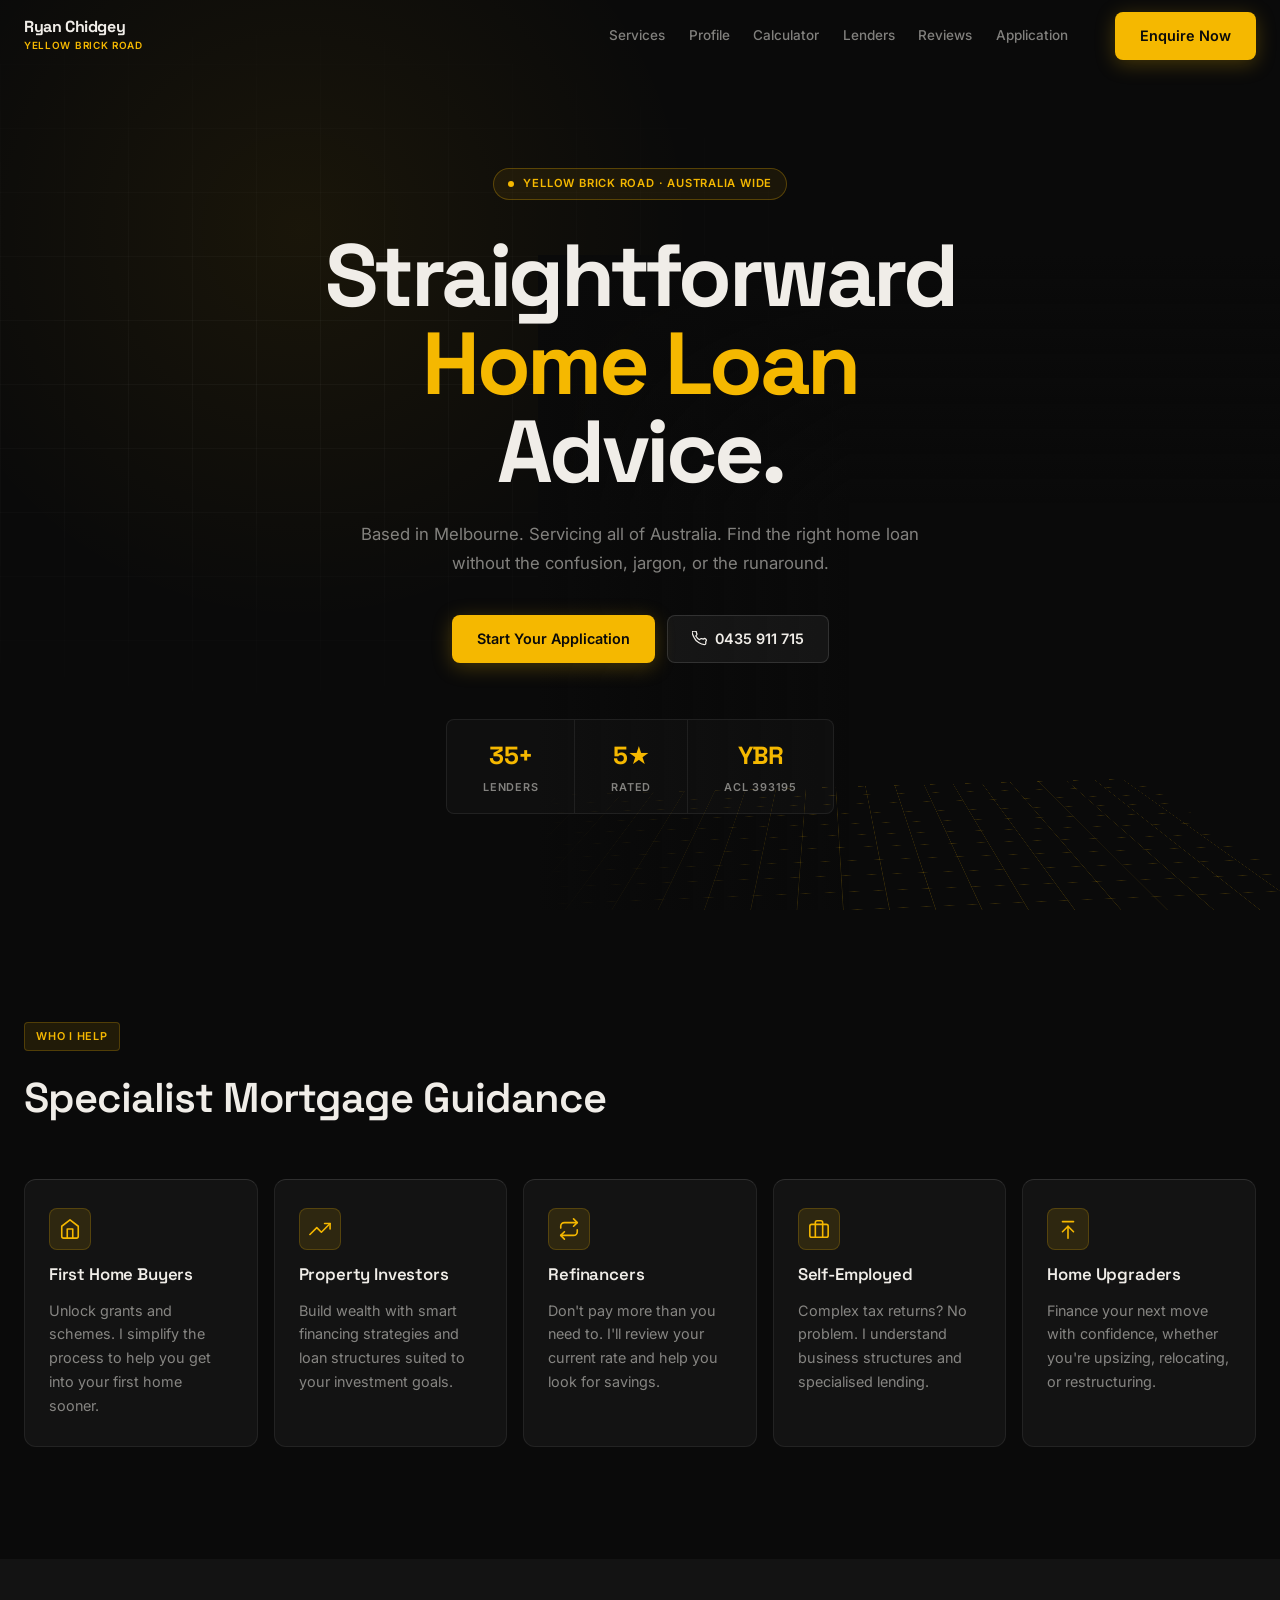
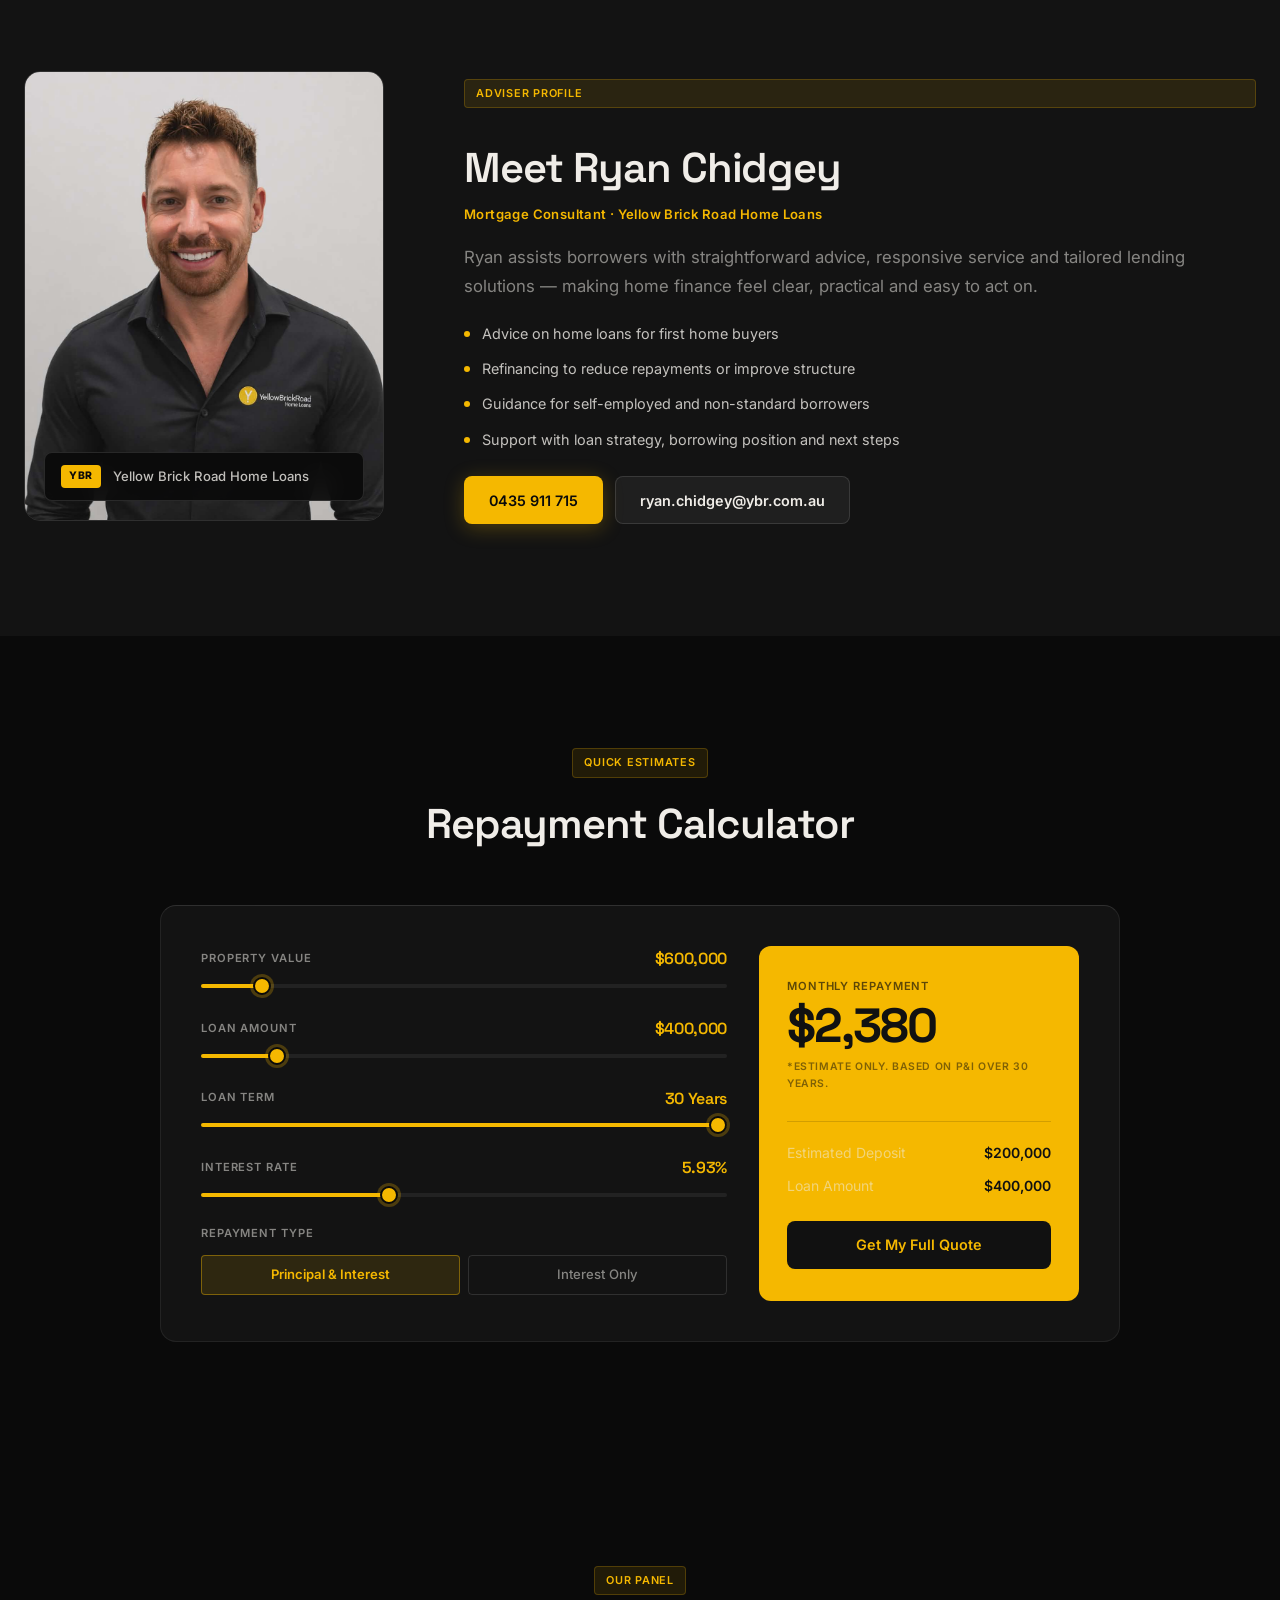
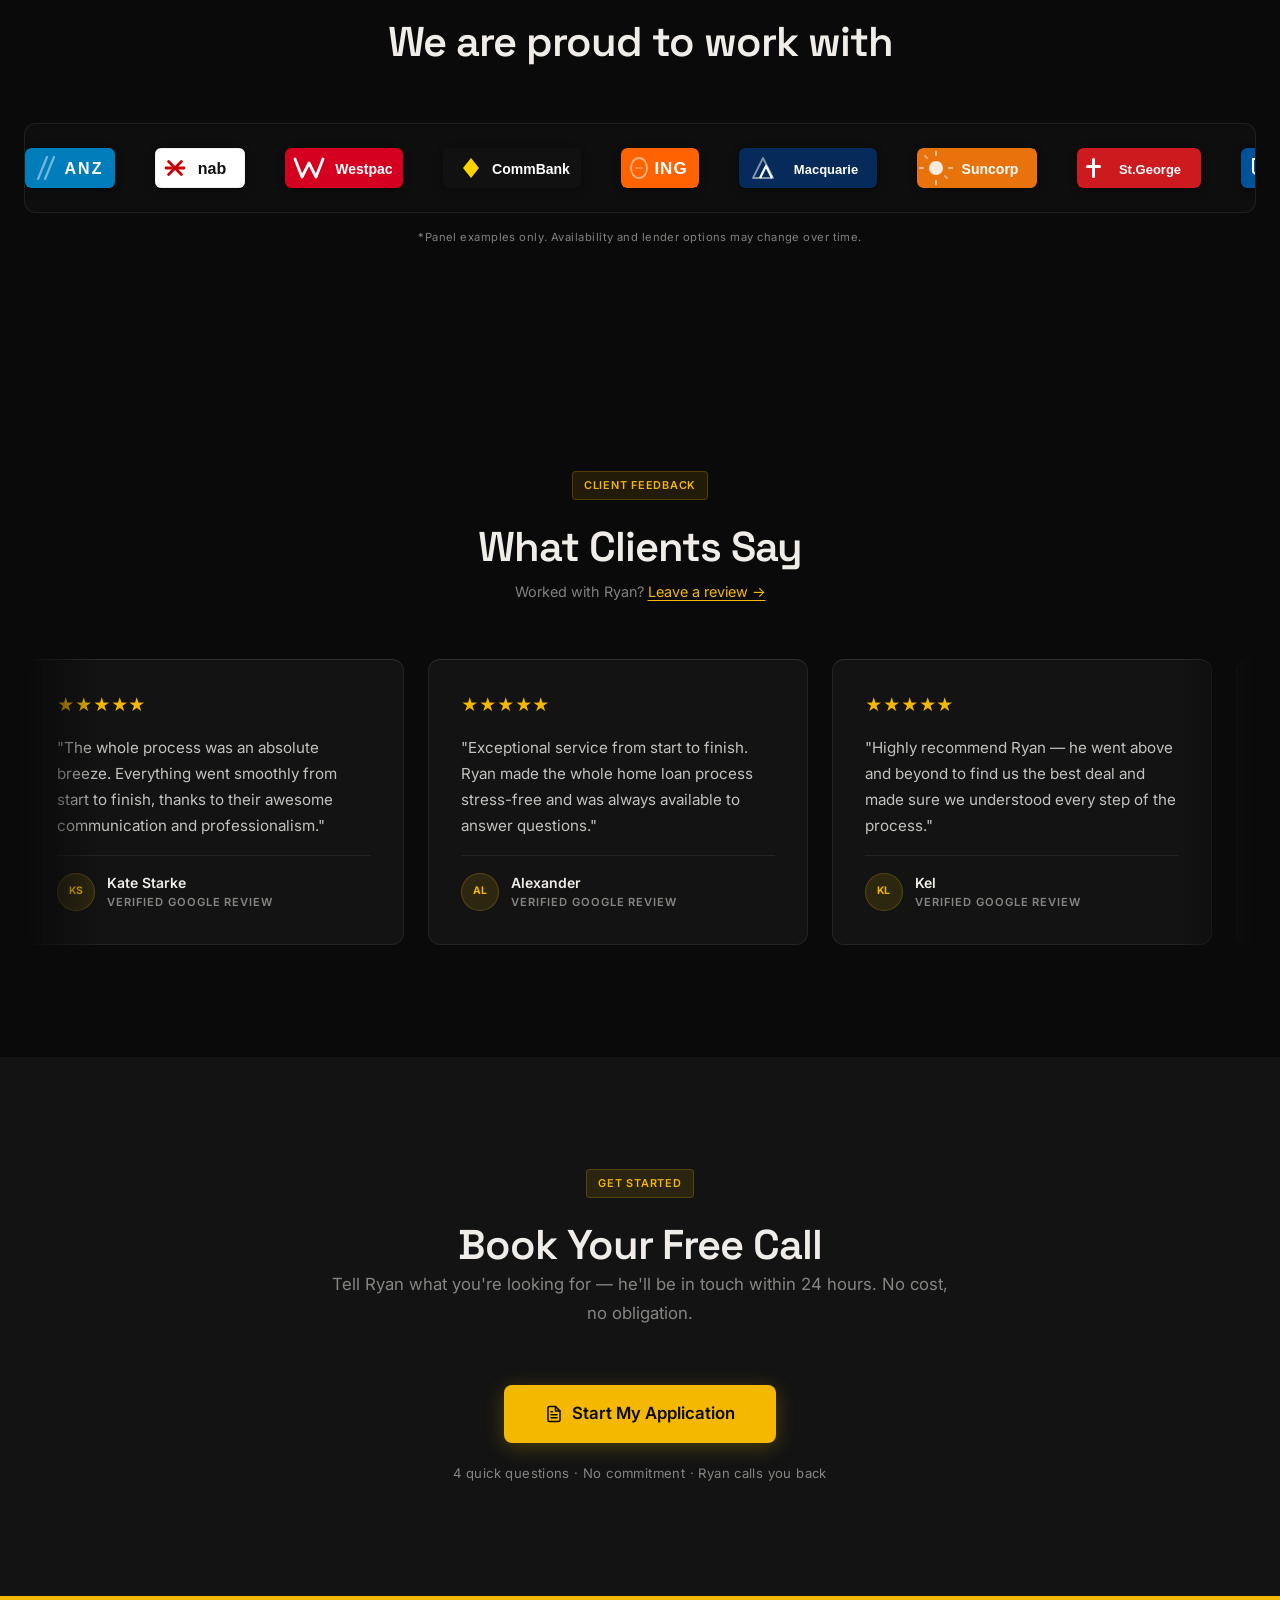
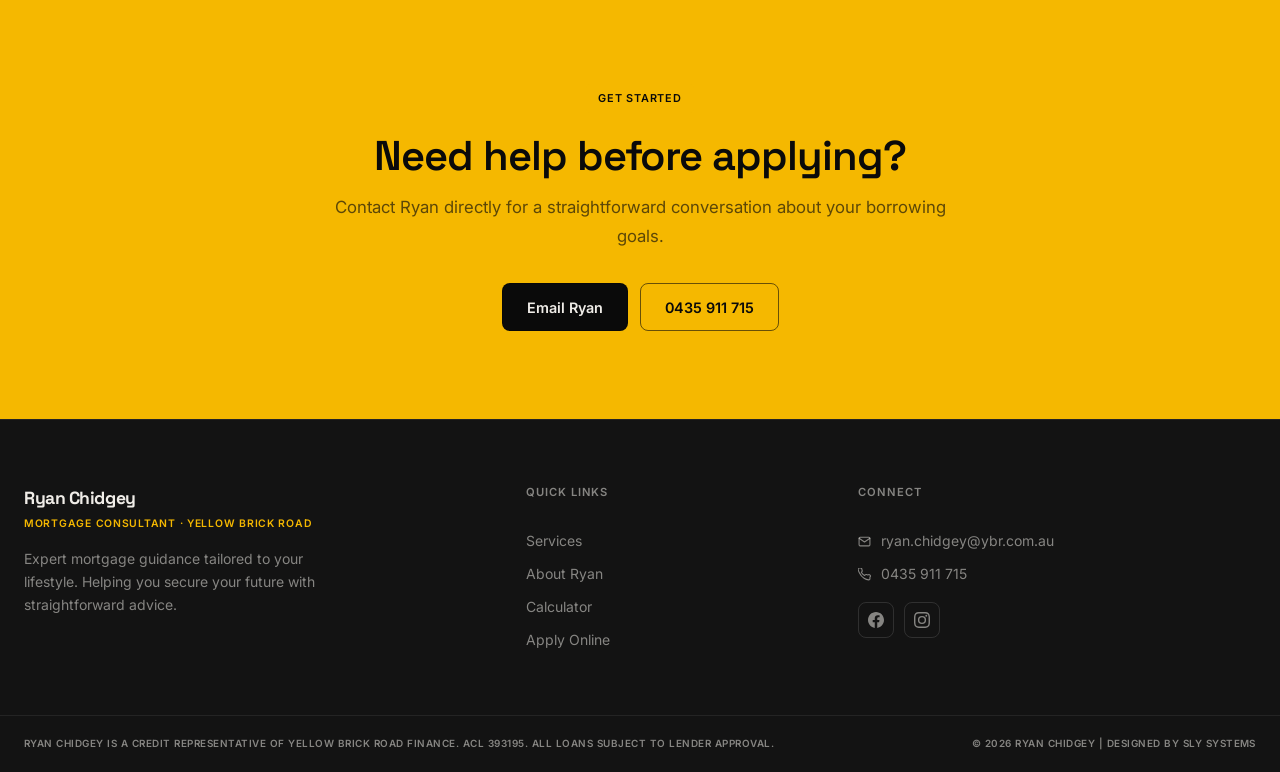
==== commit 94320cbd: "Mobile fixes, apply page, review page" ====
--- a/index.html
+++ b/index.html
@@ -386,8 +386,9 @@
     <section class="section" id="reviews">
       <div class="container-wide">
         <div class="section-head center-head">
-          <span class="label-chip reveal">Testimonials</span>
+          <span class="label-chip reveal">Client Feedback</span>
           <h2 class="headline-lg reveal reveal-d1">What Clients Say</h2>
+          <p class="body-md text-muted reveal reveal-d1" style="margin-top:0.5rem;">Worked with Ryan? <a href="review/" style="color:var(--yellow);text-decoration:underline;text-underline-offset:3px;">Leave a review →</a></p>
         </div>
 
         <div class="reviews-carousel-wrap reveal reveal-d2">
@@ -528,50 +529,12 @@
           <p class="body-lg text-muted reveal reveal-d2">Tell Ryan what you're looking for — he'll be in touch within 24 hours. No cost, no obligation.</p>
         </div>
 
-        <div class="form-shell reveal reveal-d2">
-          <form id="clientInfoForm" action="https://formspree.io/f/xojyprbk" method="POST" novalidate>
-
-            <div class="form-section">
-              <h3 class="form-section-title">Your Details</h3>
-              <div class="form-grid">
-                <div class="field">
-                  <label class="label-mono" for="firstName">First Name <span class="req" aria-label="required">*</span></label>
-                  <input type="text" id="firstName" name="firstName" required autocomplete="given-name" placeholder="Jane" />
-                </div>
-                <div class="field">
-                  <label class="label-mono" for="lastName">Last Name <span class="req" aria-label="required">*</span></label>
-                  <input type="text" id="lastName" name="lastName" required autocomplete="family-name" placeholder="Smith" />
-                </div>
-                <div class="field">
-                  <label class="label-mono" for="contactNumber">Contact Number <span class="req" aria-label="required">*</span></label>
-                  <input type="tel" id="contactNumber" name="contactNumber" required autocomplete="tel" placeholder="0400 000 000" />
-                </div>
-                <div class="field">
-                  <label class="label-mono" for="emailAddress">Email Address <span class="req" aria-label="required">*</span></label>
-                  <input type="email" id="emailAddress" name="emailAddress" required autocomplete="email" placeholder="jane@example.com" />
-                </div>
-              </div>
-              <div class="form-grid" style="margin-top:1.25rem;">
-                <div class="field field-full">
-                  <label class="label-mono" for="enquiryType">What are you looking to do?</label>
-                  <select id="enquiryType" name="enquiryType">
-                    <option value="" disabled selected>Select…</option>
-                    <option value="buy">Buy a Home</option>
-                    <option value="invest">Invest</option>
-                    <option value="refinance">Refinance</option>
-                    <option value="notsure">Not Sure Yet</option>
-                  </select>
-                </div>
-              </div>
-            </div>
-
-            <div class="form-submit-area">
-              <p class="body-md text-muted form-submit-note">Ryan will review your details and be in touch within 24 hours to discuss your options.</p>
-              <button type="submit" class="btn-primary btn-submit">Get in Touch</button>
-              <p id="formStatus" class="form-status" role="status"></p>
-            </div>
-
-          </form>
+        <div class="apply-cta reveal reveal-d2">
+          <a href="apply/" class="btn-primary">
+            <svg width="18" height="18" viewBox="0 0 24 24" fill="none" stroke="currentColor" stroke-width="2" stroke-linecap="round" stroke-linejoin="round" aria-hidden="true"><path d="M14 2H6a2 2 0 00-2 2v16a2 2 0 002 2h12a2 2 0 002-2V8z"/><polyline points="14 2 14 8 20 8"/><line x1="16" y1="13" x2="8" y2="13"/><line x1="16" y1="17" x2="8" y2="17"/><polyline points="10 9 9 9 8 9"/></svg>
+            Start My Application
+          </a>
+          <p class="apply-cta-sub">4 quick questions · No commitment · Ryan calls you back</p>
         </div>
       </div>
     </section>
--- a/style.css
+++ b/style.css
@@ -949,6 +949,7 @@
   border-radius: var(--r-2xl);
   padding: 2.5rem;
   max-width: 880px;
+  margin-inline: auto;
 }
 .form-section {
   margin-bottom: 2.5rem;
@@ -1378,15 +1379,20 @@
 }
 
 @media (max-width: 640px) {
-  :root { --section-gap: 5rem; }
-
-  .services-grid   { grid-template-columns: 1fr; }
-  .hero-stats      { flex-direction: column; width: 100%; max-width: 220px; }
-  .hstat-div       { width: auto; height: 1px; align-self: stretch; }
-  .hstat           { padding: 0.8rem 2rem; }
+  :root { --section-gap: 4rem; }
+
+  .services-grid   { grid-template-columns: repeat(2, 1fr); gap: 0.75rem; }
+  .service-card    { padding: 1.25rem 1rem; }
+
+  .hero-stats      { width: auto; }
+  .hstat           { padding: 0.75rem 1rem; }
+  .hstat-num       { font-size: 1.2rem; }
+  .hstat-label     { font-size: 0.6rem; }
+
   .hero-actions    { flex-direction: column; width: 100%; }
   .hero-actions .btn-primary,
-  .hero-actions .btn-secondary { width: 100%; }
+  .hero-actions .btn-secondary { width: 100%; height: 52px; font-size: 1rem; }
+
   .reviews-carousel-wrap .review-card { width: 300px; }
   .form-radios-row { grid-template-columns: 1fr; }
   .footer-inner    { grid-template-columns: 1fr; }
@@ -1394,13 +1400,91 @@
   .cta-actions     { flex-direction: column; width: 100%; }
   .cta-actions .btn-dark,
   .cta-actions .btn-dark-outline { width: 100%; }
-  .form-shell      { padding: 1.5rem; }
-  .calc-shell      { padding: 1.5rem; }
+  .form-shell      { padding: 1.25rem; }
+  .calc-shell      { padding: 1.25rem; }
   .hero-grid-3d    { width: 100%; height: 45%; opacity: 0.6; }
+  .profile-grid    { gap: 2rem; }
+  .section-head    { margin-bottom: 2rem; }
 }
 
 @media (max-width: 420px) {
   .services-grid { grid-template-columns: 1fr; }
+}
+
+/* ════════════════════════════════════════════════════════════
+   APPLY CTA (main page)
+   ════════════════════════════════════════════════════════════ */
+.apply-cta {
+  display: flex;
+  flex-direction: column;
+  align-items: center;
+  gap: 1.25rem;
+  text-align: center;
+  margin-top: 1rem;
+}
+.apply-cta .btn-primary {
+  height: 58px;
+  font-size: 1.05rem;
+  padding: 0 2.5rem;
+  gap: 0.6rem;
+}
+.apply-cta-sub {
+  font-size: 0.82rem;
+  color: var(--muted);
+  letter-spacing: 0.03em;
+}
+
+/* ════════════════════════════════════════════════════════════
+   BACK LINK (sub-pages)
+   ════════════════════════════════════════════════════════════ */
+.back-link {
+  display: inline-flex;
+  align-items: center;
+  gap: 0.4rem;
+  font-size: 0.82rem;
+  font-weight: 600;
+  color: var(--muted);
+  margin-bottom: 1.5rem;
+  transition: color var(--t);
+}
+.back-link:hover { color: var(--yellow); }
+
+/* ════════════════════════════════════════════════════════════
+   STAR RATING (review page)
+   ════════════════════════════════════════════════════════════ */
+.star-rating {
+  display: flex;
+  flex-direction: row-reverse;
+  gap: 0.25rem;
+  justify-content: flex-end;
+  margin-top: 0.5rem;
+}
+.star-rating input { display: none; }
+.star-rating label {
+  font-size: 2.2rem;
+  color: var(--border-hi);
+  cursor: pointer;
+  transition: color 0.15s;
+}
+.star-rating input:checked ~ label,
+.star-rating label:hover,
+.star-rating label:hover ~ label {
+  color: var(--yellow);
+}
+
+/* Review page success */
+.review-success {
+  display: none;
+  flex-direction: column;
+  align-items: center;
+  gap: 1rem;
+  text-align: center;
+  padding: 3rem 2rem;
+}
+.review-success.show { display: flex; }
+.review-success-icon {
+  font-size: 3rem;
+  color: var(--yellow);
 }
 
 /* ── Reduced motion ── */
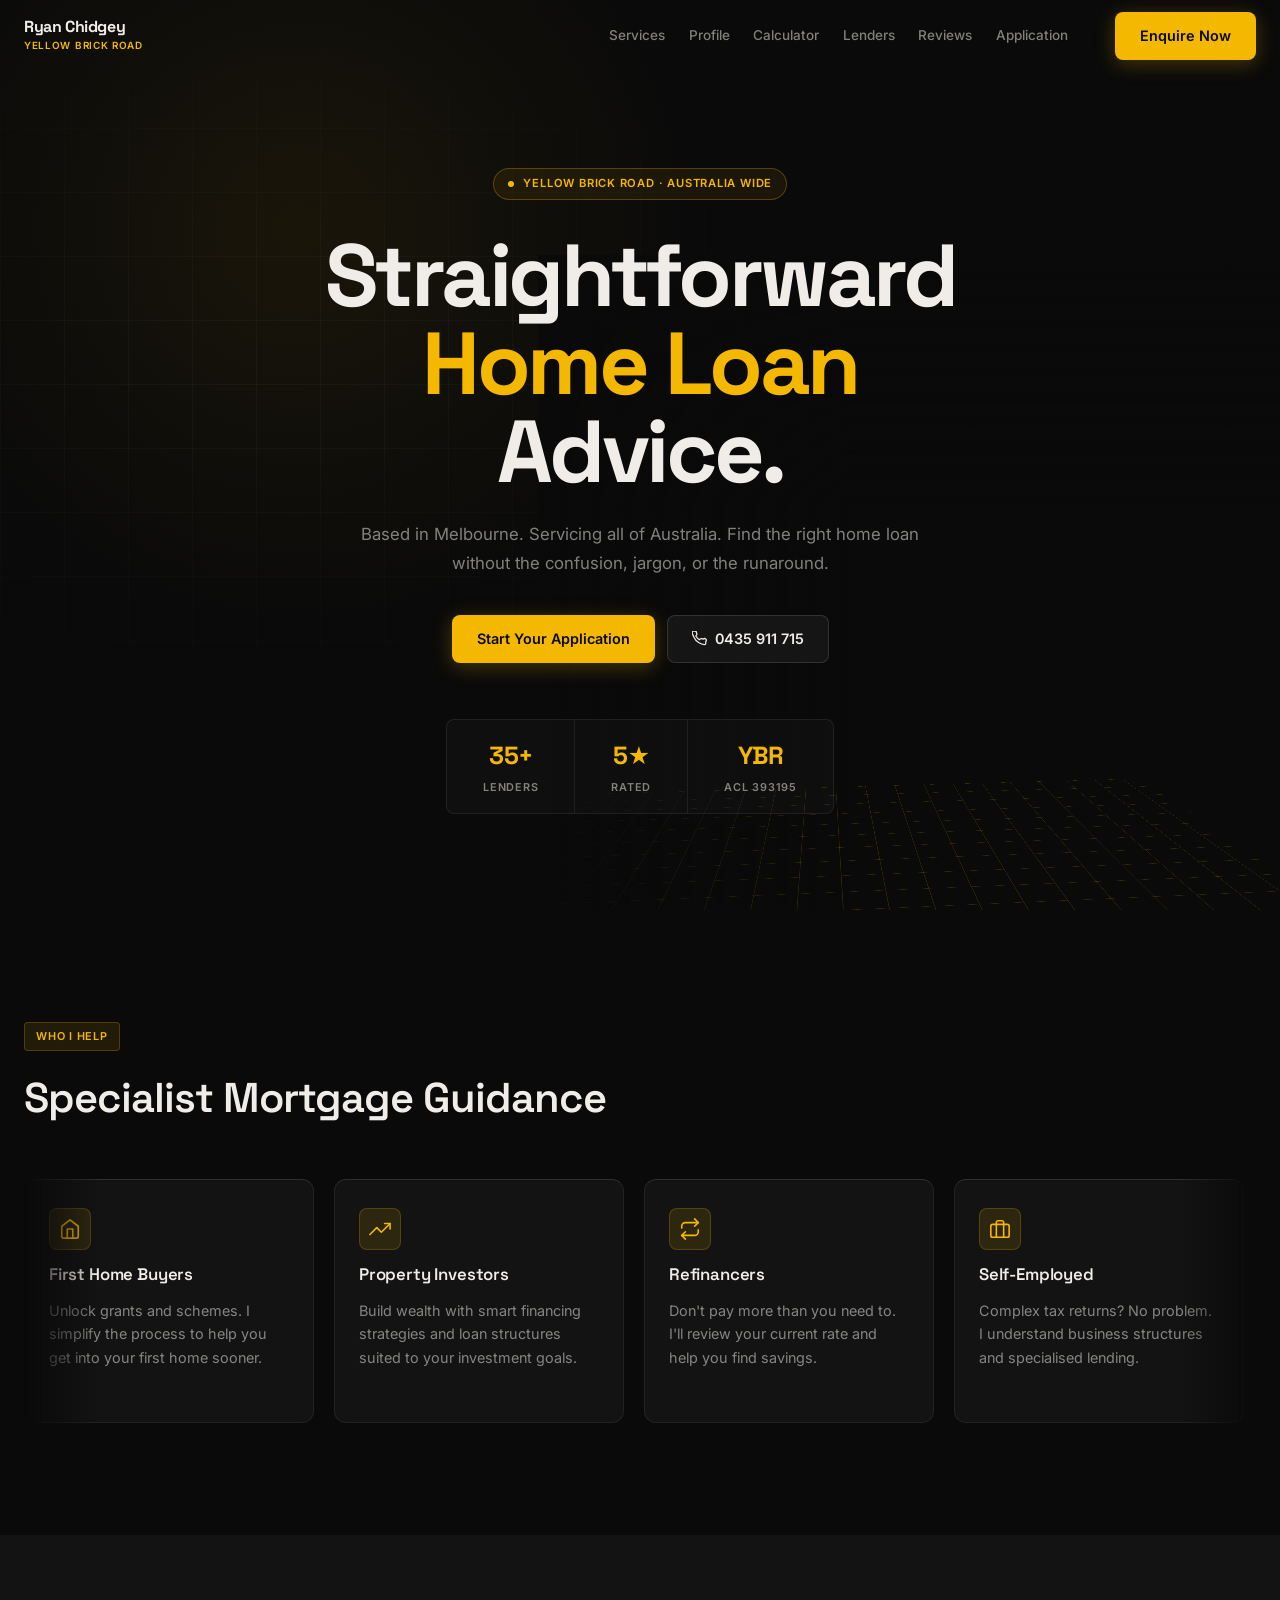
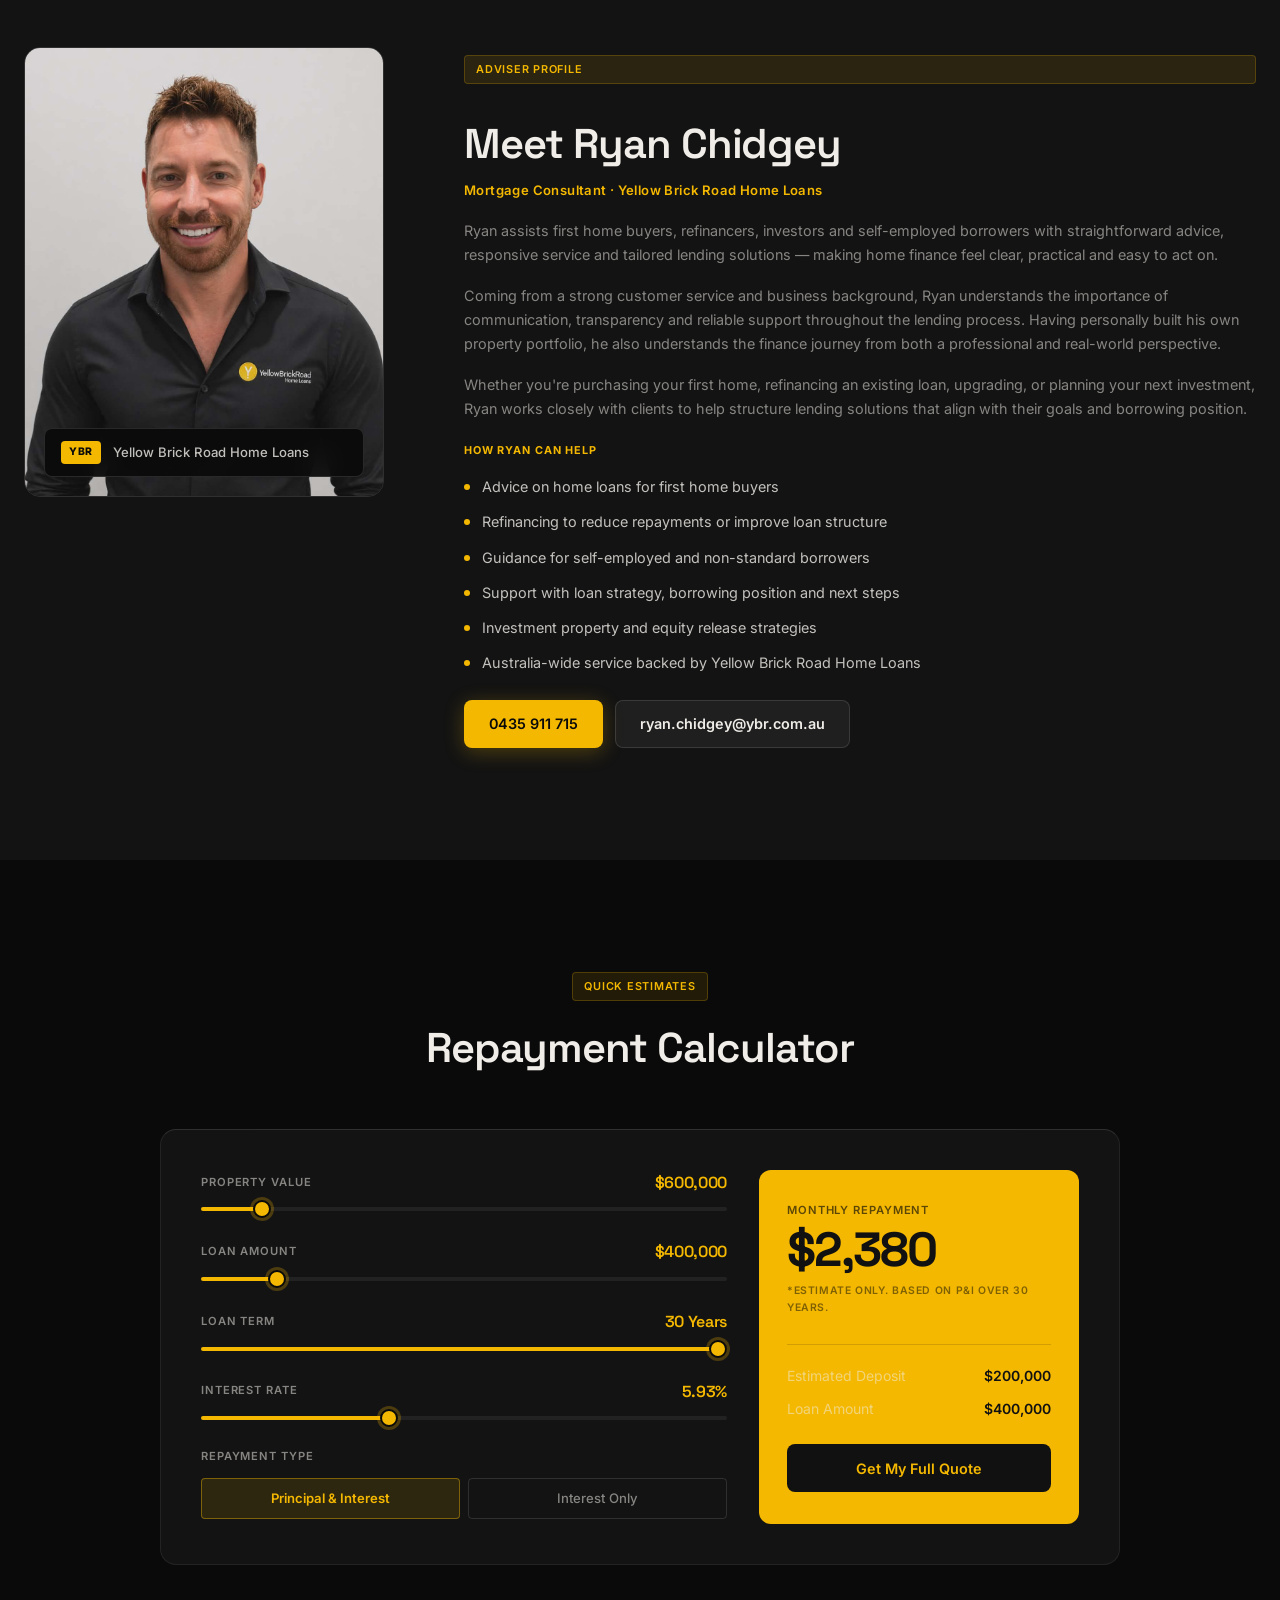
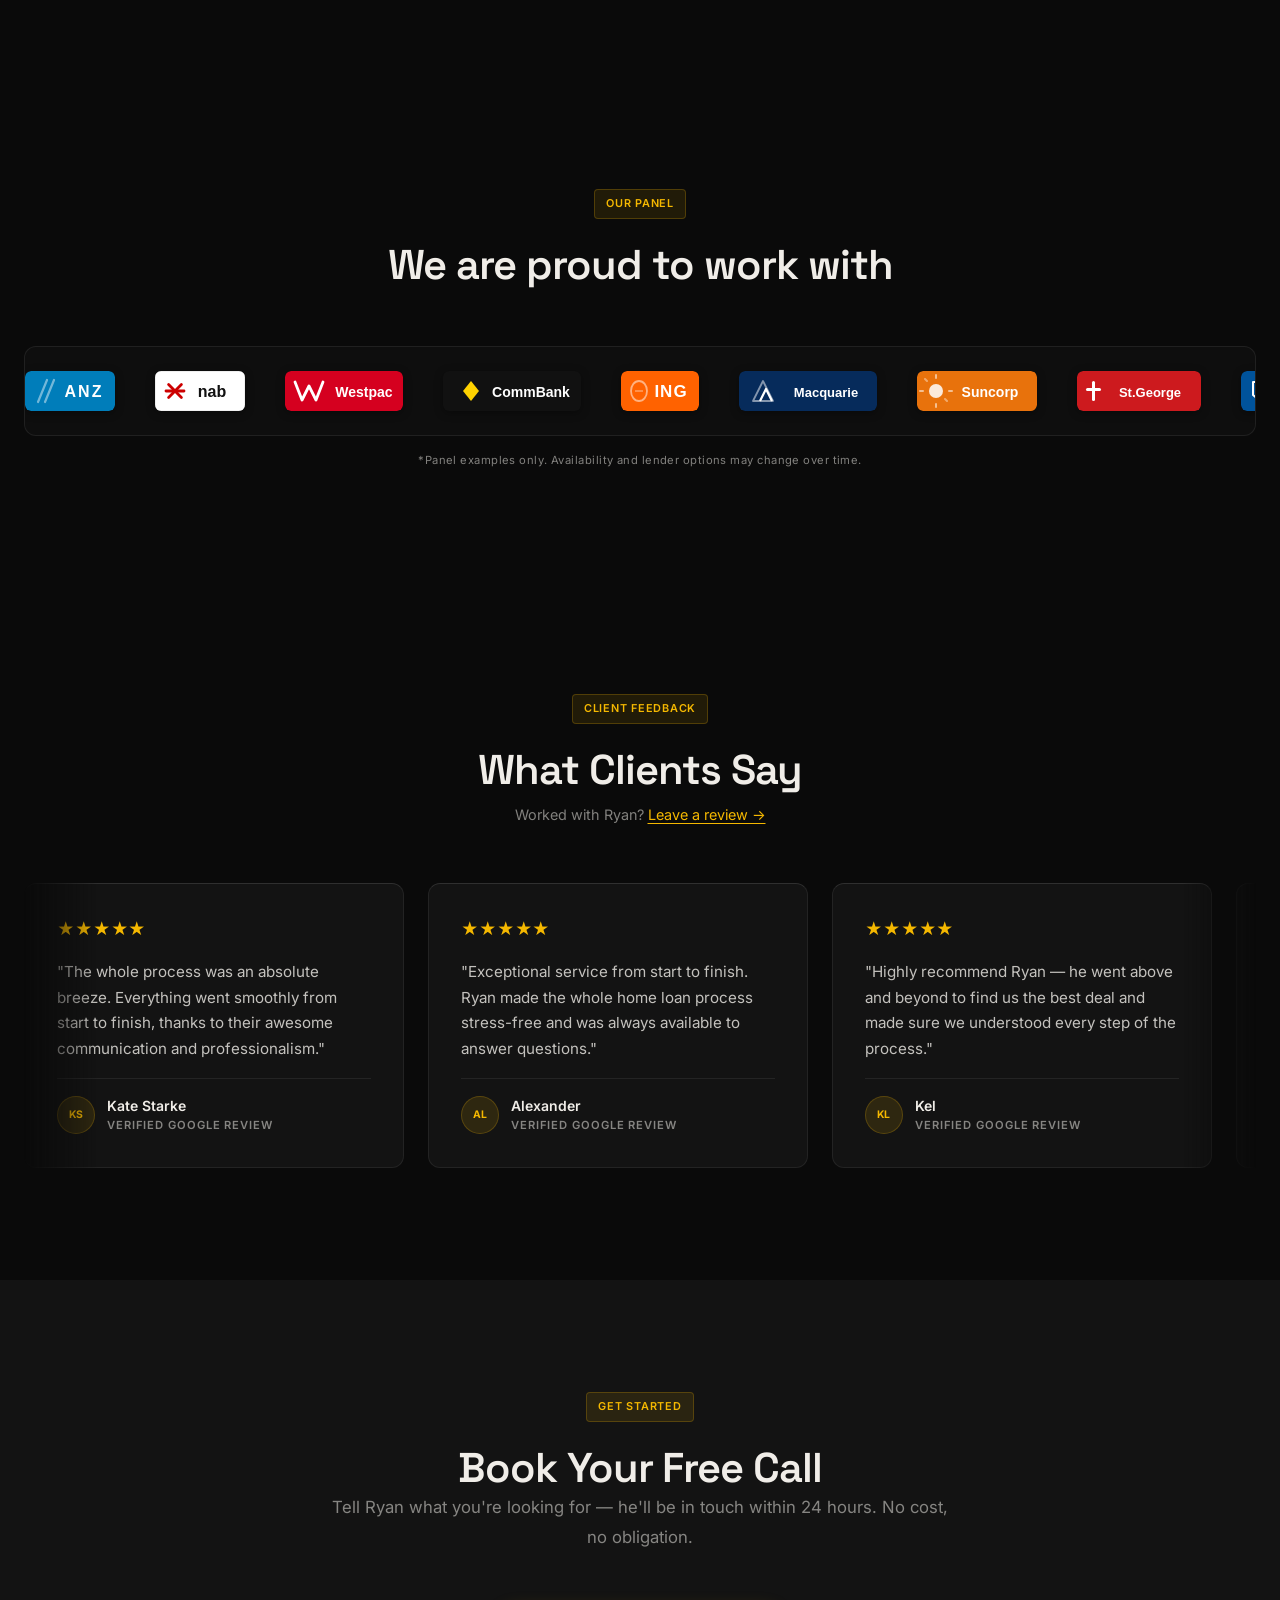
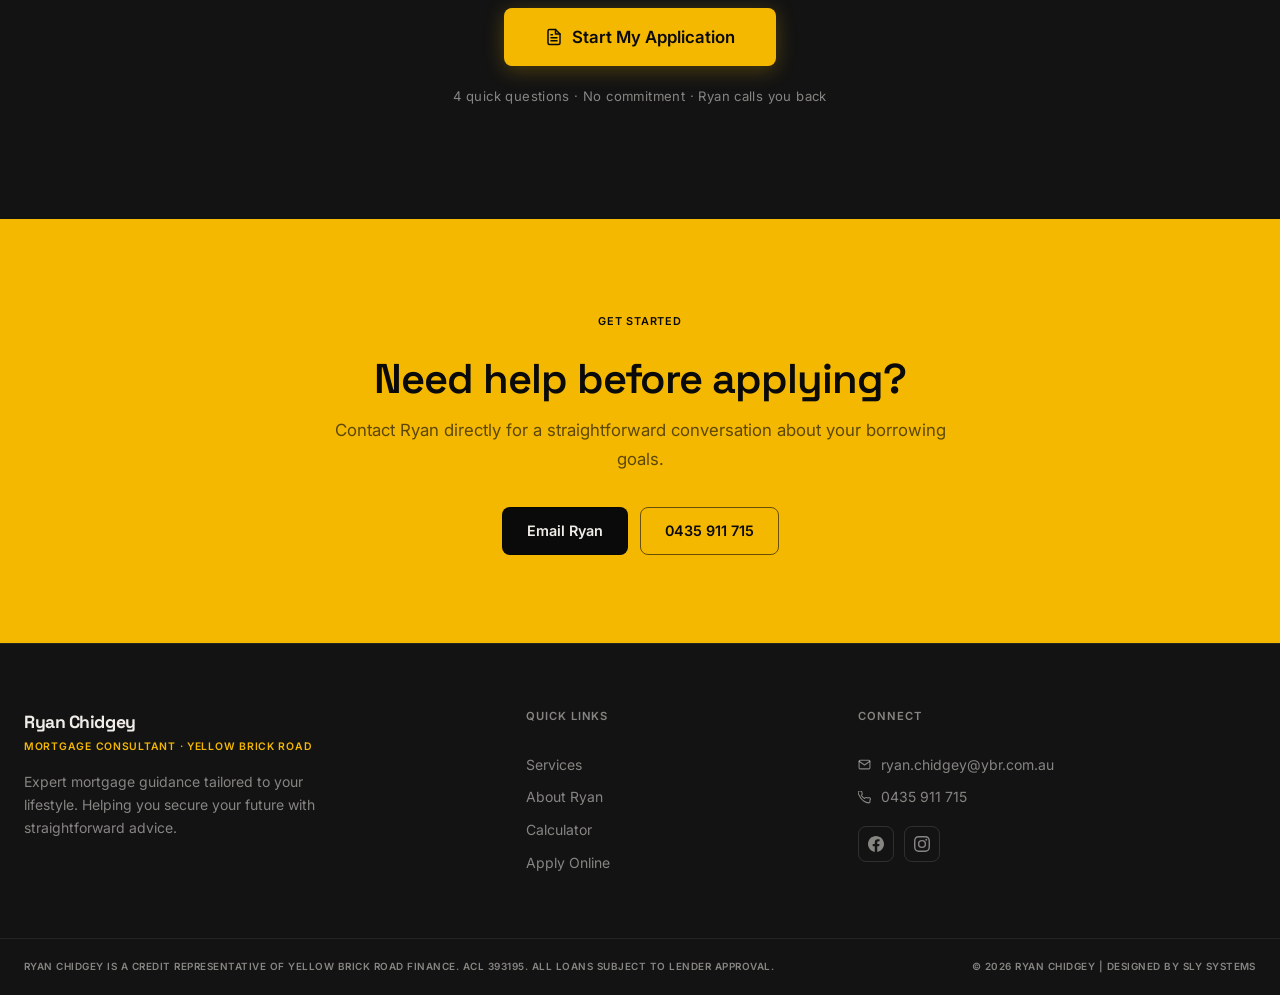
==== commit 9d500937: "Services carousel, updated profile bio" ====
--- a/index.html
+++ b/index.html
@@ -110,48 +110,31 @@
           <h2 class="headline-lg reveal reveal-d1">Specialist Mortgage Guidance</h2>
         </div>
 
-        <div class="services-grid">
-
-          <div class="service-card reveal" style="--d:0ms">
-            <div class="sc-icon" aria-hidden="true">
-              <svg width="22" height="22" viewBox="0 0 24 24" fill="none" stroke="currentColor" stroke-width="1.75" stroke-linecap="round" stroke-linejoin="round"><path d="M3 9l9-7 9 7v11a2 2 0 01-2 2H5a2 2 0 01-2-2z"/><polyline points="9 22 9 12 15 12 15 22"/></svg>
-            </div>
-            <h3 class="headline-sm">First Home Buyers</h3>
-            <p class="body-md text-muted">Unlock grants and schemes. I simplify the process to help you get into your first home sooner.</p>
-          </div>
-
-          <div class="service-card reveal" style="--d:70ms">
-            <div class="sc-icon" aria-hidden="true">
-              <svg width="22" height="22" viewBox="0 0 24 24" fill="none" stroke="currentColor" stroke-width="1.75" stroke-linecap="round" stroke-linejoin="round"><polyline points="23 6 13.5 15.5 8.5 10.5 1 18"/><polyline points="17 6 23 6 23 12"/></svg>
-            </div>
-            <h3 class="headline-sm">Property Investors</h3>
-            <p class="body-md text-muted">Build wealth with smart financing strategies and loan structures suited to your investment goals.</p>
-          </div>
-
-          <div class="service-card reveal" style="--d:140ms">
-            <div class="sc-icon" aria-hidden="true">
-              <svg width="22" height="22" viewBox="0 0 24 24" fill="none" stroke="currentColor" stroke-width="1.75" stroke-linecap="round" stroke-linejoin="round"><polyline points="17 1 21 5 17 9"/><path d="M3 11V9a4 4 0 014-4h14"/><polyline points="7 23 3 19 7 15"/><path d="M21 13v2a4 4 0 01-4 4H3"/></svg>
-            </div>
-            <h3 class="headline-sm">Refinancers</h3>
-            <p class="body-md text-muted">Don't pay more than you need to. I'll review your current rate and help you look for savings.</p>
-          </div>
-
-          <div class="service-card reveal" style="--d:210ms">
-            <div class="sc-icon" aria-hidden="true">
-              <svg width="22" height="22" viewBox="0 0 24 24" fill="none" stroke="currentColor" stroke-width="1.75" stroke-linecap="round" stroke-linejoin="round"><rect x="2" y="7" width="20" height="14" rx="2" ry="2"/><path d="M16 21V5a2 2 0 00-2-2h-4a2 2 0 00-2 2v16"/></svg>
-            </div>
-            <h3 class="headline-sm">Self-Employed</h3>
-            <p class="body-md text-muted">Complex tax returns? No problem. I understand business structures and specialised lending.</p>
-          </div>
-
-          <div class="service-card reveal" style="--d:280ms">
-            <div class="sc-icon" aria-hidden="true">
-              <svg width="22" height="22" viewBox="0 0 24 24" fill="none" stroke="currentColor" stroke-width="1.75" stroke-linecap="round" stroke-linejoin="round"><polyline points="18 15 12 9 6 15"/><line x1="12" y1="22" x2="12" y2="9"/><path d="M6 4h12"/></svg>
-            </div>
-            <h3 class="headline-sm">Home Upgraders</h3>
-            <p class="body-md text-muted">Finance your next move with confidence, whether you're upsizing, relocating, or restructuring.</p>
-          </div>
-
+        <div class="services-carousel-wrap reveal reveal-d1">
+          <div class="services-track">
+
+            <div class="service-card"><div class="sc-icon" aria-hidden="true"><svg width="22" height="22" viewBox="0 0 24 24" fill="none" stroke="currentColor" stroke-width="1.75" stroke-linecap="round" stroke-linejoin="round"><path d="M3 9l9-7 9 7v11a2 2 0 01-2 2H5a2 2 0 01-2-2z"/><polyline points="9 22 9 12 15 12 15 22"/></svg></div><h3 class="headline-sm">First Home Buyers</h3><p class="body-md text-muted">Unlock grants and schemes. I simplify the process to help you get into your first home sooner.</p></div>
+
+            <div class="service-card"><div class="sc-icon" aria-hidden="true"><svg width="22" height="22" viewBox="0 0 24 24" fill="none" stroke="currentColor" stroke-width="1.75" stroke-linecap="round" stroke-linejoin="round"><polyline points="23 6 13.5 15.5 8.5 10.5 1 18"/><polyline points="17 6 23 6 23 12"/></svg></div><h3 class="headline-sm">Property Investors</h3><p class="body-md text-muted">Build wealth with smart financing strategies and loan structures suited to your investment goals.</p></div>
+
+            <div class="service-card"><div class="sc-icon" aria-hidden="true"><svg width="22" height="22" viewBox="0 0 24 24" fill="none" stroke="currentColor" stroke-width="1.75" stroke-linecap="round" stroke-linejoin="round"><polyline points="17 1 21 5 17 9"/><path d="M3 11V9a4 4 0 014-4h14"/><polyline points="7 23 3 19 7 15"/><path d="M21 13v2a4 4 0 01-4 4H3"/></svg></div><h3 class="headline-sm">Refinancers</h3><p class="body-md text-muted">Don't pay more than you need to. I'll review your current rate and help you find savings.</p></div>
+
+            <div class="service-card"><div class="sc-icon" aria-hidden="true"><svg width="22" height="22" viewBox="0 0 24 24" fill="none" stroke="currentColor" stroke-width="1.75" stroke-linecap="round" stroke-linejoin="round"><rect x="2" y="7" width="20" height="14" rx="2" ry="2"/><path d="M16 21V5a2 2 0 00-2-2h-4a2 2 0 00-2 2v16"/></svg></div><h3 class="headline-sm">Self-Employed</h3><p class="body-md text-muted">Complex tax returns? No problem. I understand business structures and specialised lending.</p></div>
+
+            <div class="service-card"><div class="sc-icon" aria-hidden="true"><svg width="22" height="22" viewBox="0 0 24 24" fill="none" stroke="currentColor" stroke-width="1.75" stroke-linecap="round" stroke-linejoin="round"><polyline points="18 15 12 9 6 15"/><line x1="12" y1="22" x2="12" y2="9"/><path d="M6 4h12"/></svg></div><h3 class="headline-sm">Home Upgraders</h3><p class="body-md text-muted">Finance your next move with confidence, whether you're upsizing, relocating, or restructuring.</p></div>
+
+            <!-- duplicate for seamless loop -->
+            <div class="service-card"><div class="sc-icon" aria-hidden="true"><svg width="22" height="22" viewBox="0 0 24 24" fill="none" stroke="currentColor" stroke-width="1.75" stroke-linecap="round" stroke-linejoin="round"><path d="M3 9l9-7 9 7v11a2 2 0 01-2 2H5a2 2 0 01-2-2z"/><polyline points="9 22 9 12 15 12 15 22"/></svg></div><h3 class="headline-sm">First Home Buyers</h3><p class="body-md text-muted">Unlock grants and schemes. I simplify the process to help you get into your first home sooner.</p></div>
+
+            <div class="service-card"><div class="sc-icon" aria-hidden="true"><svg width="22" height="22" viewBox="0 0 24 24" fill="none" stroke="currentColor" stroke-width="1.75" stroke-linecap="round" stroke-linejoin="round"><polyline points="23 6 13.5 15.5 8.5 10.5 1 18"/><polyline points="17 6 23 6 23 12"/></svg></div><h3 class="headline-sm">Property Investors</h3><p class="body-md text-muted">Build wealth with smart financing strategies and loan structures suited to your investment goals.</p></div>
+
+            <div class="service-card"><div class="sc-icon" aria-hidden="true"><svg width="22" height="22" viewBox="0 0 24 24" fill="none" stroke="currentColor" stroke-width="1.75" stroke-linecap="round" stroke-linejoin="round"><polyline points="17 1 21 5 17 9"/><path d="M3 11V9a4 4 0 014-4h14"/><polyline points="7 23 3 19 7 15"/><path d="M21 13v2a4 4 0 01-4 4H3"/></svg></div><h3 class="headline-sm">Refinancers</h3><p class="body-md text-muted">Don't pay more than you need to. I'll review your current rate and help you find savings.</p></div>
+
+            <div class="service-card"><div class="sc-icon" aria-hidden="true"><svg width="22" height="22" viewBox="0 0 24 24" fill="none" stroke="currentColor" stroke-width="1.75" stroke-linecap="round" stroke-linejoin="round"><rect x="2" y="7" width="20" height="14" rx="2" ry="2"/><path d="M16 21V5a2 2 0 00-2-2h-4a2 2 0 00-2 2v16"/></svg></div><h3 class="headline-sm">Self-Employed</h3><p class="body-md text-muted">Complex tax returns? No problem. I understand business structures and specialised lending.</p></div>
+
+            <div class="service-card"><div class="sc-icon" aria-hidden="true"><svg width="22" height="22" viewBox="0 0 24 24" fill="none" stroke="currentColor" stroke-width="1.75" stroke-linecap="round" stroke-linejoin="round"><polyline points="18 15 12 9 6 15"/><line x1="12" y1="22" x2="12" y2="9"/><path d="M6 4h12"/></svg></div><h3 class="headline-sm">Home Upgraders</h3><p class="body-md text-muted">Finance your next move with confidence, whether you're upsizing, relocating, or restructuring.</p></div>
+
+          </div>
         </div>
       </div>
     </section>
@@ -175,28 +158,26 @@
           <h2 class="headline-lg">Meet Ryan Chidgey</h2>
           <p class="label-sub">Mortgage Consultant · Yellow Brick Road Home Loans</p>
 
-          <p class="body-lg text-muted">
-            Ryan assists borrowers with straightforward advice, responsive service and tailored
-            lending solutions — making home finance feel clear, practical and easy to act on.
+          <p class="body-md text-muted">
+            Ryan assists first home buyers, refinancers, investors and self-employed borrowers with straightforward advice, responsive service and tailored lending solutions — making home finance feel clear, practical and easy to act on.
           </p>
 
+          <p class="body-md text-muted">
+            Coming from a strong customer service and business background, Ryan understands the importance of communication, transparency and reliable support throughout the lending process. Having personally built his own property portfolio, he also understands the finance journey from both a professional and real-world perspective.
+          </p>
+
+          <p class="body-md text-muted">
+            Whether you're purchasing your first home, refinancing an existing loan, upgrading, or planning your next investment, Ryan works closely with clients to help structure lending solutions that align with their goals and borrowing position.
+          </p>
+
           <div class="profile-services">
-            <div class="ps-item">
-              <span class="ps-dot" aria-hidden="true"></span>
-              Advice on home loans for first home buyers
-            </div>
-            <div class="ps-item">
-              <span class="ps-dot" aria-hidden="true"></span>
-              Refinancing to reduce repayments or improve structure
-            </div>
-            <div class="ps-item">
-              <span class="ps-dot" aria-hidden="true"></span>
-              Guidance for self-employed and non-standard borrowers
-            </div>
-            <div class="ps-item">
-              <span class="ps-dot" aria-hidden="true"></span>
-              Support with loan strategy, borrowing position and next steps
-            </div>
+            <p class="profile-services-heading">How Ryan Can Help</p>
+            <div class="ps-item"><span class="ps-dot" aria-hidden="true"></span>Advice on home loans for first home buyers</div>
+            <div class="ps-item"><span class="ps-dot" aria-hidden="true"></span>Refinancing to reduce repayments or improve loan structure</div>
+            <div class="ps-item"><span class="ps-dot" aria-hidden="true"></span>Guidance for self-employed and non-standard borrowers</div>
+            <div class="ps-item"><span class="ps-dot" aria-hidden="true"></span>Support with loan strategy, borrowing position and next steps</div>
+            <div class="ps-item"><span class="ps-dot" aria-hidden="true"></span>Investment property and equity release strategies</div>
+            <div class="ps-item"><span class="ps-dot" aria-hidden="true"></span>Australia-wide service backed by Yellow Brick Road Home Loans</div>
           </div>
 
           <div class="profile-contact">
--- a/style.css
+++ b/style.css
@@ -842,6 +842,42 @@
   text-align: center;
   font-size: 0.7rem;
   letter-spacing: 0.04em;
+}
+
+/* ════════════════════════════════════════════════════════════
+   SERVICES CAROUSEL
+   ════════════════════════════════════════════════════════════ */
+.services-carousel-wrap {
+  overflow: hidden;
+  -webkit-mask-image: linear-gradient(to right, transparent 0%, black 6%, black 94%, transparent 100%);
+  mask-image: linear-gradient(to right, transparent 0%, black 6%, black 94%, transparent 100%);
+  margin-top: 0.5rem;
+}
+.services-track {
+  display: flex;
+  gap: 1.25rem;
+  width: max-content;
+  animation: services-scroll 28s linear infinite;
+}
+.services-track:hover { animation-play-state: paused; }
+@keyframes services-scroll {
+  from { transform: translateX(0); }
+  to   { transform: translateX(-50%); }
+}
+.services-track .service-card {
+  width: 290px;
+  flex-shrink: 0;
+}
+
+/* ── Profile services heading ── */
+.profile-services-heading {
+  font-family: var(--font-body);
+  font-size: 0.68rem;
+  font-weight: 700;
+  letter-spacing: 0.08em;
+  text-transform: uppercase;
+  color: var(--yellow);
+  margin-bottom: 0.25rem;
 }
 
 /* ════════════════════════════════════════════════════════════
